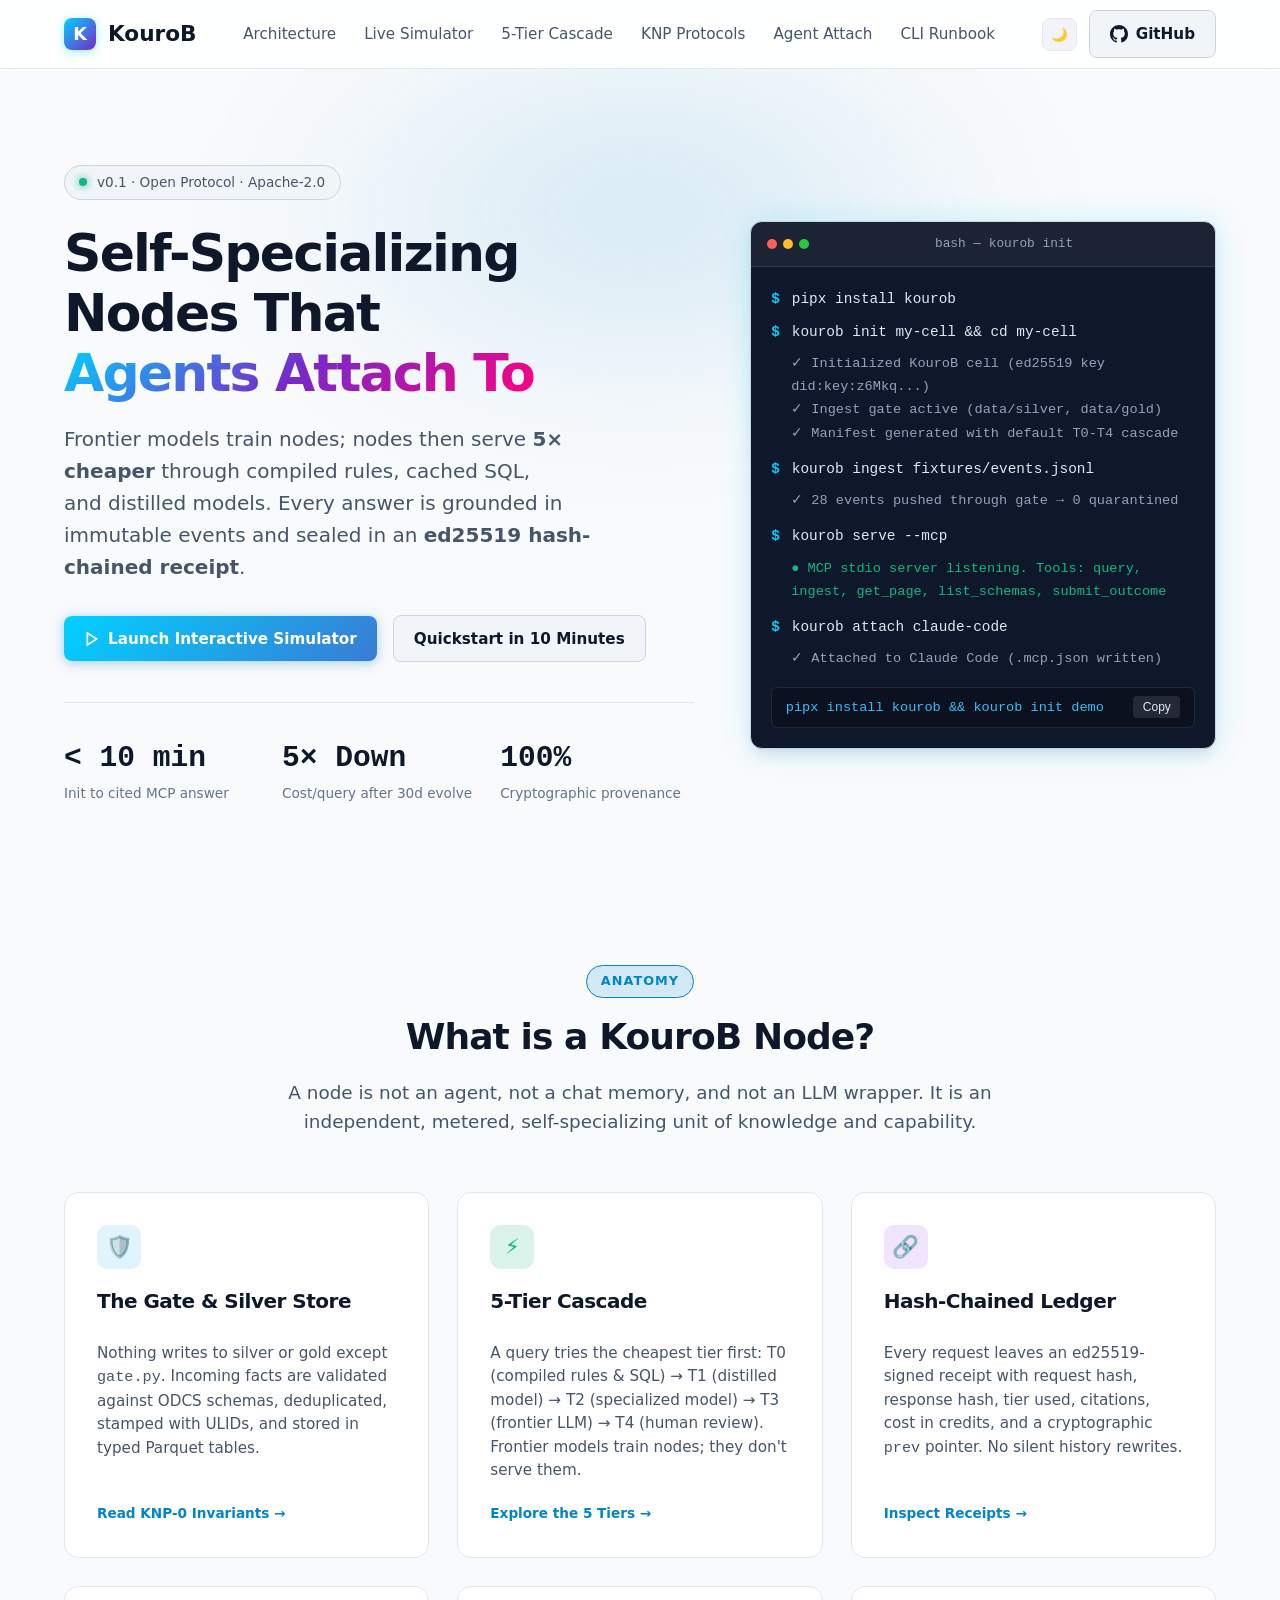
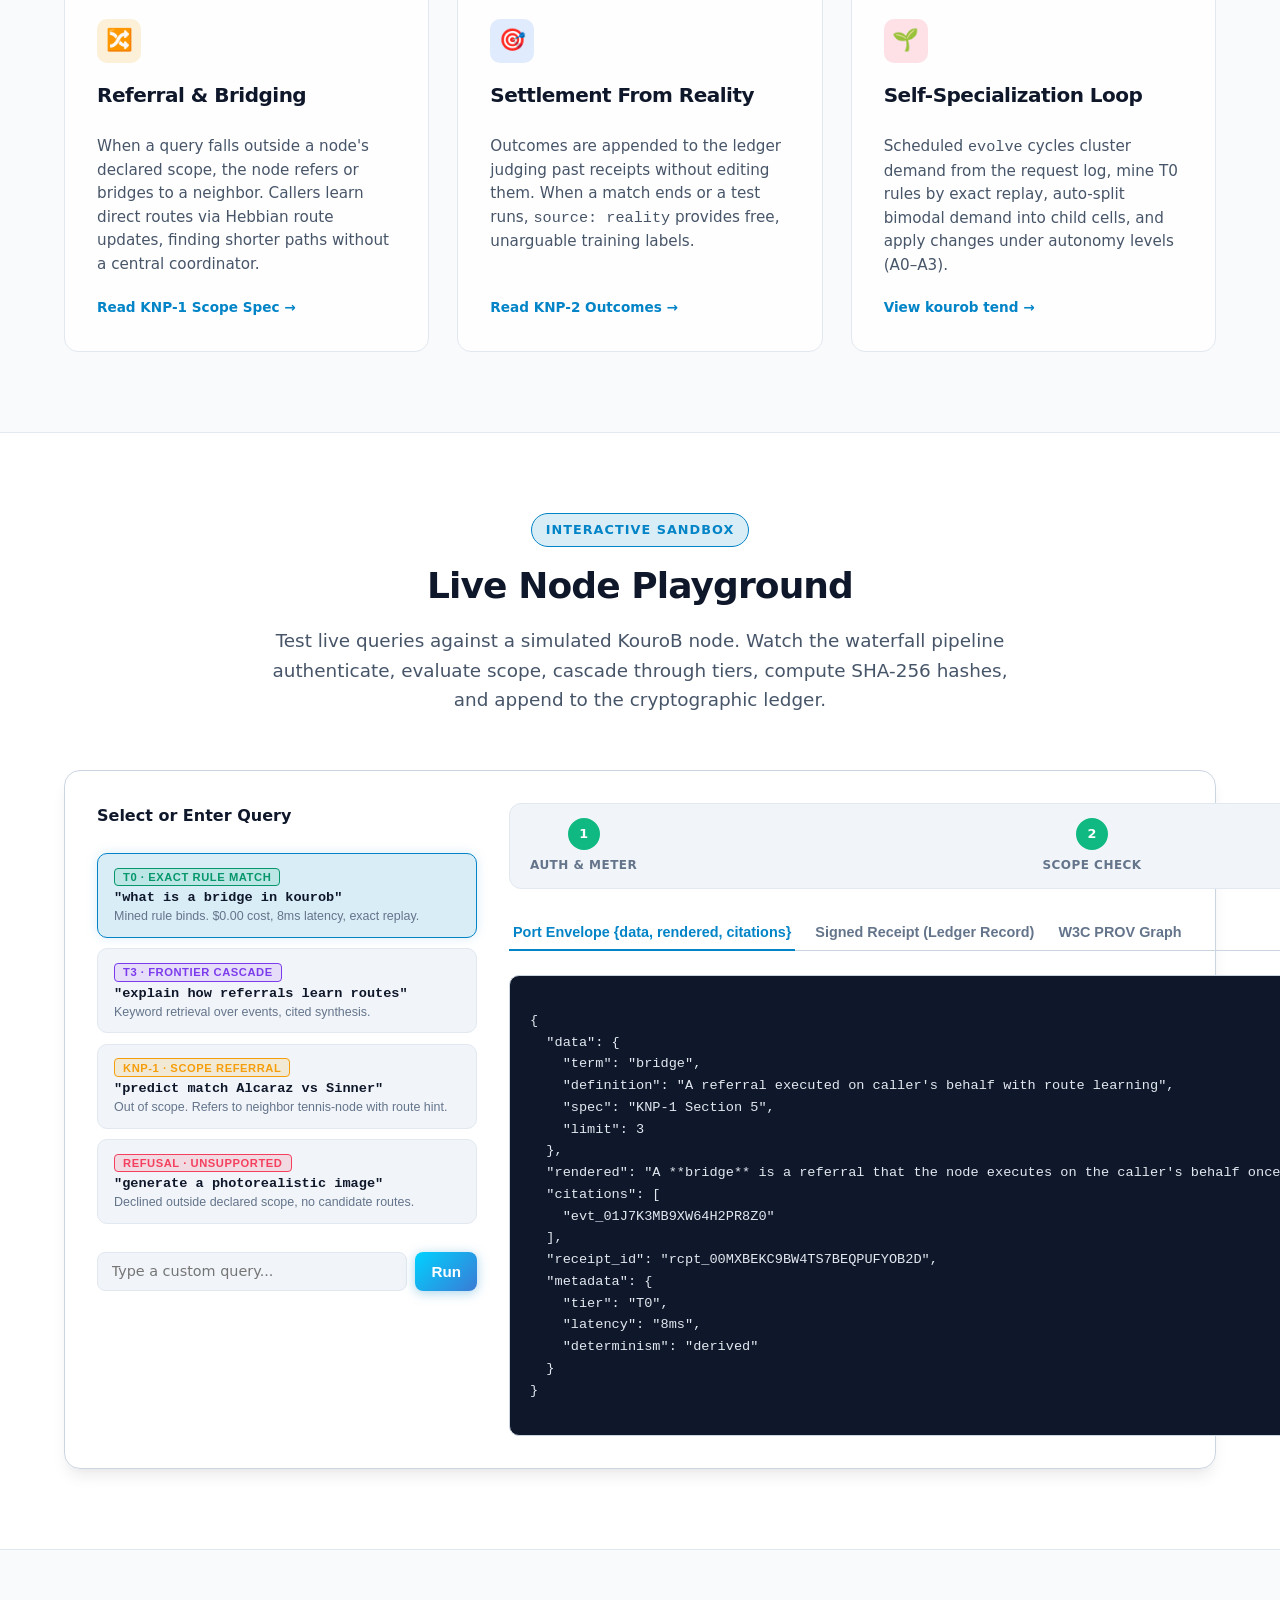
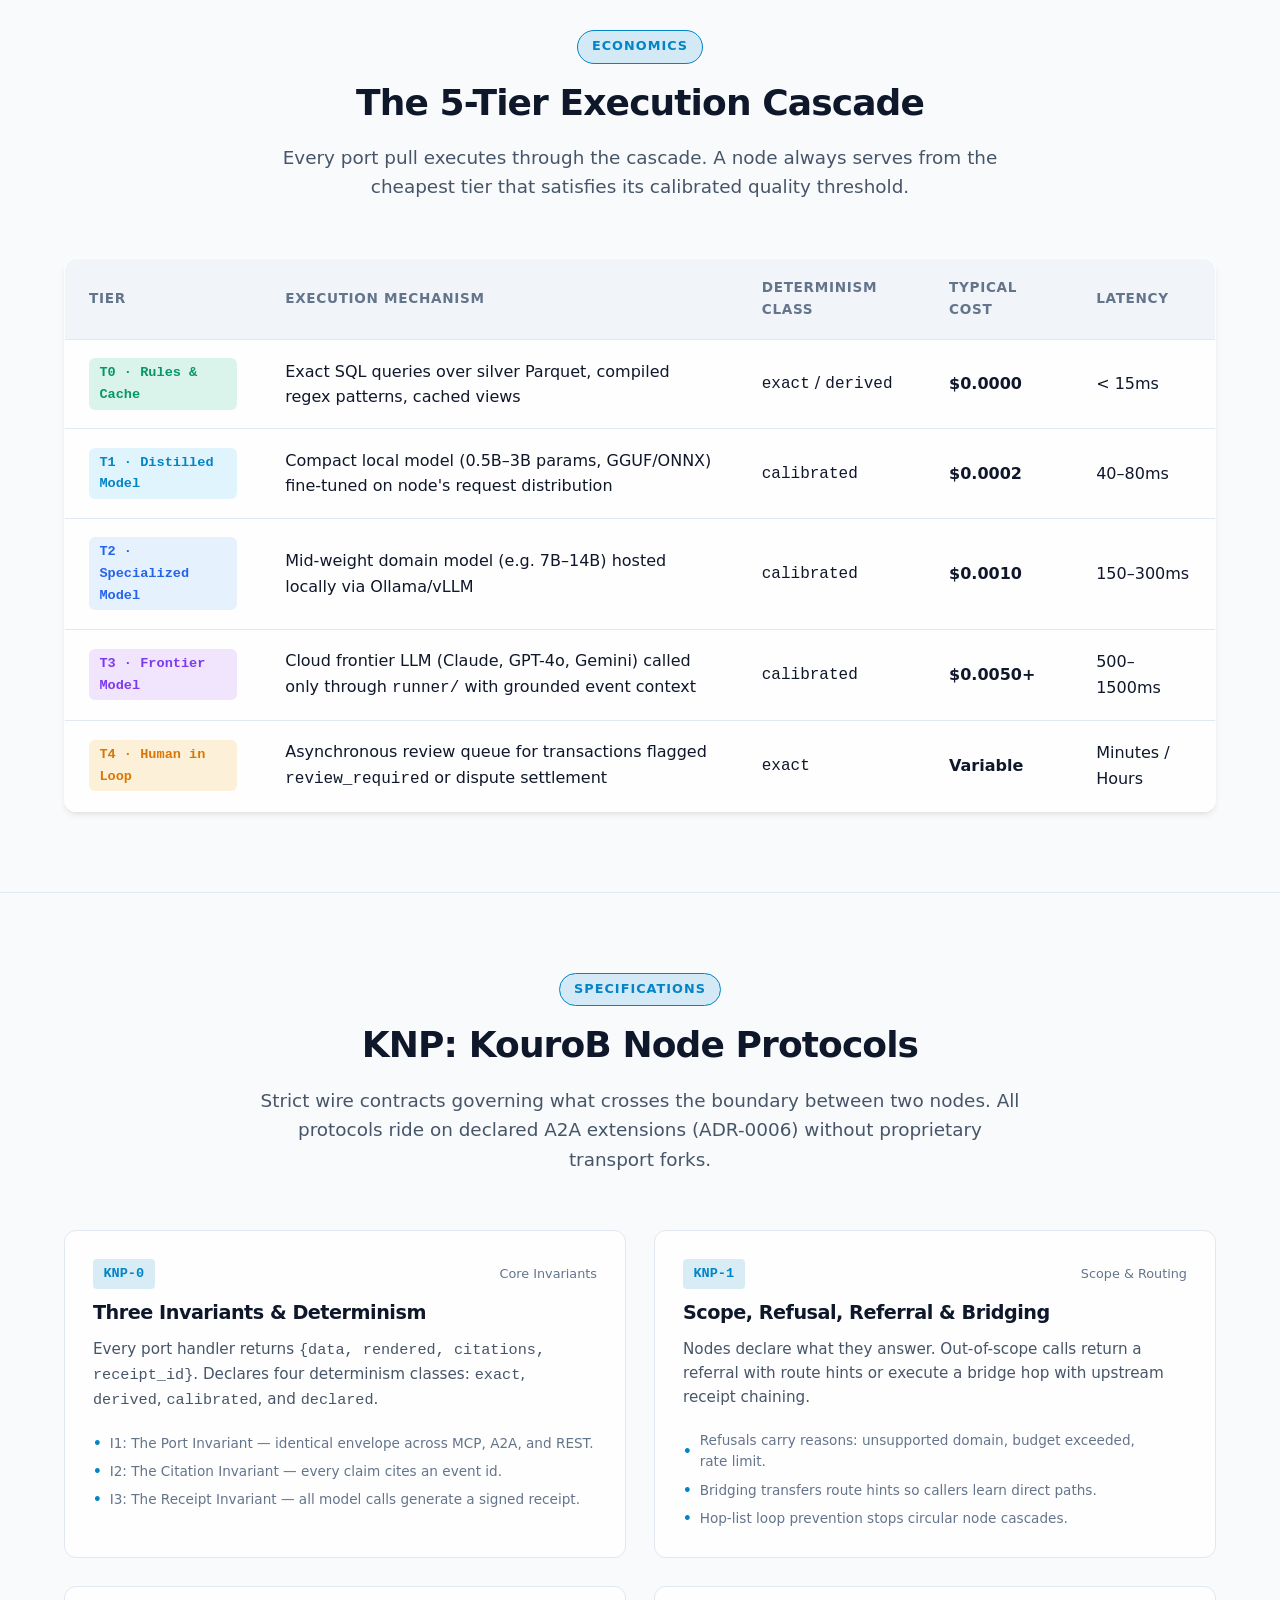
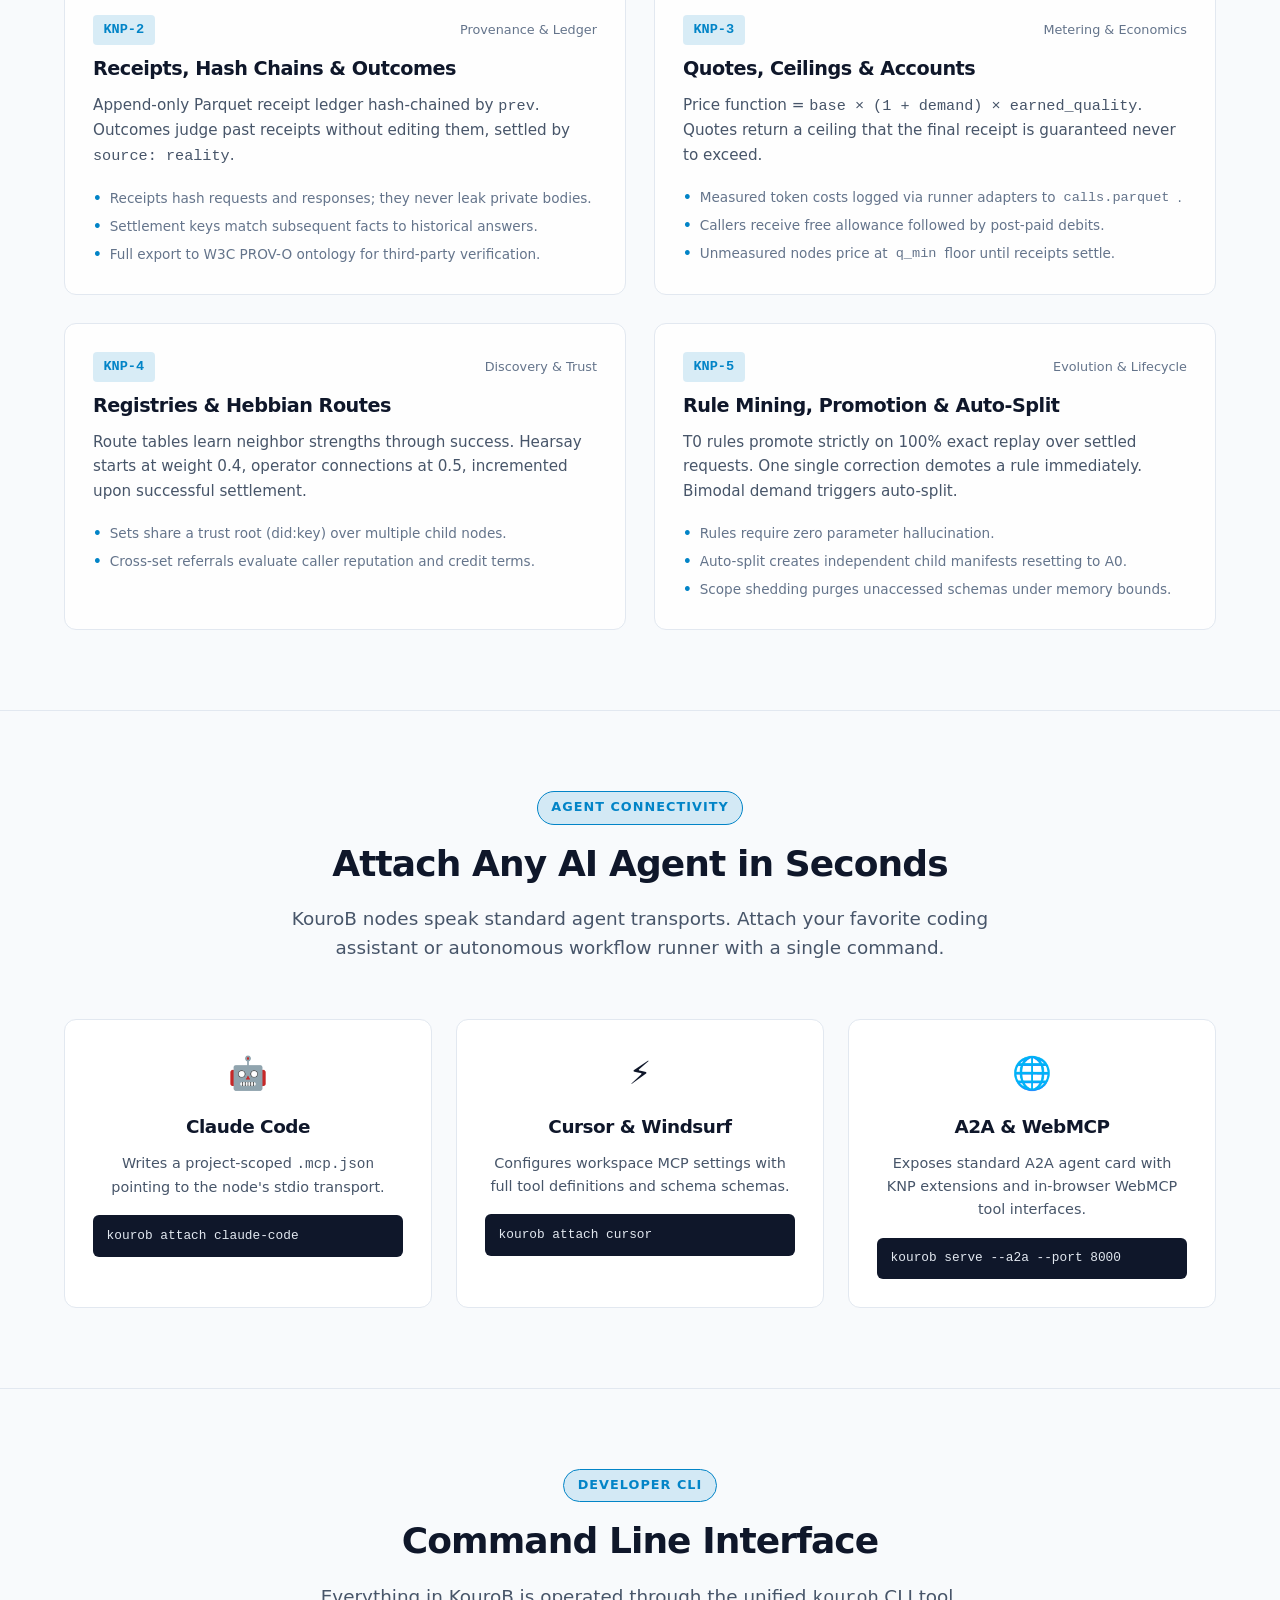
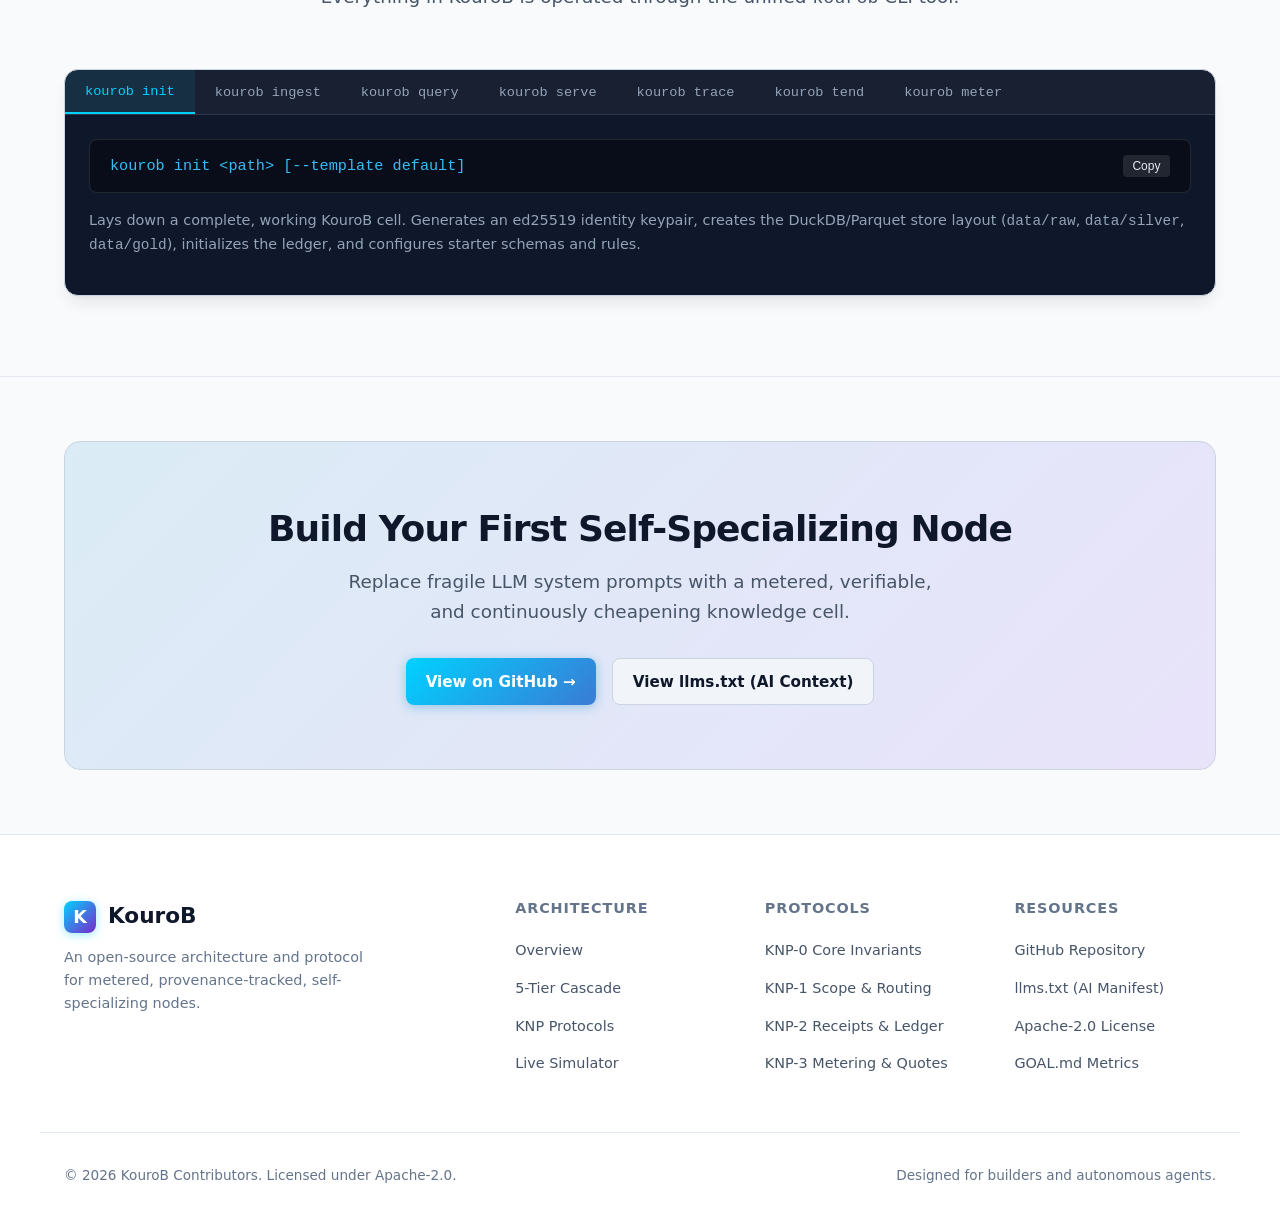
==== site/index.html @ 58cf6a36 "feat(site): public site, interactive simulator, and deployment workflow" ====
<!DOCTYPE html>
<html lang="en">
<head>
  <meta charset="UTF-8">
  <meta name="viewport" content="width=device-width, initial-scale=1.0">
  <title>KouroB — Self-Specializing Nodes That Agents Attach To</title>
  <meta name="description" content="KouroB is an open-source framework and protocol for building metered, provenance-tracked, self-specializing nodes that agents and systems attach to through MCP, A2A, and REST.">
  <meta name="theme-color" content="#080c14">
  <link rel="stylesheet" href="styles.css">
  <link rel="icon" href="data:image/svg+xml,<svg xmlns='http://www.w3.org/2000/svg' viewBox='0 0 100 100'><rect width='100' height='100' rx='20' fill='%2300d2ff'/><text y='70' x='20' font-size='65' font-family='monospace' font-weight='bold' fill='white'>K</text></svg>">
</head>
<body>

  <!-- Navigation -->
  <header class="site-nav">
    <div class="container nav-inner">
      <a href="#" class="brand">
        <span class="brand-icon">K</span>
        <span>KouroB</span>
      </a>

      <nav>
        <ul class="nav-links">
          <li><a href="#overview">Architecture</a></li>
          <li><a href="#simulator">Live Simulator</a></li>
          <li><a href="#tiers">5-Tier Cascade</a></li>
          <li><a href="#protocols">KNP Protocols</a></li>
          <li><a href="#agents">Agent Attach</a></li>
          <li><a href="#cli">CLI Runbook</a></li>
        </ul>
      </nav>

      <div class="nav-actions">
        <button id="theme-toggle" class="btn-icon" aria-label="Toggle theme" title="Toggle theme">🌙</button>
        <a href="https://github.com/alexchouck-hash/kourob" class="btn btn-secondary" target="_blank" rel="noopener">
          <svg width="18" height="18" viewBox="0 0 24 24" fill="currentColor"><path d="M12 0C5.37 0 0 5.37 0 12c0 5.31 3.435 9.795 8.205 11.385.6.105.825-.255.825-.57 0-.285-.015-1.23-.015-2.235-3.015.555-3.795-.735-4.035-1.41-.135-.345-.72-1.41-1.23-1.695-.42-.225-1.02-.78-.015-.795.945-.015 1.62.87 1.845 1.23 1.08 1.815 2.805 1.305 3.495.99.105-.78.42-1.305.765-1.605-2.67-.3-5.46-1.335-5.46-5.925 0-1.305.465-2.385 1.23-3.225-.12-.3-.54-1.53.12-3.18 0 0 1.005-.315 3.3 1.23.96-.27 1.98-.405 3-.405s2.04.135 3 .405c2.295-1.56 3.3-1.23 3.3-1.23.66 1.65.24 2.88.12 3.18.765.84 1.23 1.905 1.23 3.225 0 4.605-2.805 5.625-5.475 5.925.435.375.81 1.095.81 2.22 0 1.605-.015 2.895-.015 3.3 0 .315.225.69.825.57A12.02 12.02 0 0024 12c0-6.63-5.37-12-12-12z"/></svg>
          GitHub
        </a>
      </div>
    </div>
  </header>

  <!-- Hero Section -->
  <section class="hero" id="overview">
    <div class="hero-glow"></div>
    <div class="container hero-grid">
      <div class="hero-content">
        <div class="hero-badge">
          <span class="status-dot"></span>
          <span>v0.1 &middot; Open Protocol &middot; Apache-2.0</span>
        </div>
        <h1 class="hero-title">
          Self-Specializing Nodes That <span class="gradient-text">Agents Attach To</span>
        </h1>
        <p class="hero-subtitle">
          Frontier models train nodes; nodes then serve <strong>5× cheaper</strong> through compiled rules, cached SQL, and distilled models. Every answer is grounded in immutable events and sealed in an <strong>ed25519 hash-chained receipt</strong>.
        </p>

        <div class="hero-ctas">
          <a href="#simulator" class="btn btn-primary">
            <svg width="16" height="16" viewBox="0 0 24 24" fill="none" stroke="currentColor" stroke-width="2.5"><polygon points="5 3 19 12 5 21 5 3"/></svg>
            Launch Interactive Simulator
          </a>
          <a href="#quickstart" class="btn btn-secondary">
            Quickstart in 10 Minutes
          </a>
        </div>

        <div class="hero-metrics">
          <div class="metric-item">
            <div class="metric-val">&lt; 10 min</div>
            <div class="metric-label">Init to cited MCP answer</div>
          </div>
          <div class="metric-item">
            <div class="metric-val">5× Down</div>
            <div class="metric-label">Cost/query after 30d evolve</div>
          </div>
          <div class="metric-item">
            <div class="metric-val">100%</div>
            <div class="metric-label">Cryptographic provenance</div>
          </div>
        </div>
      </div>

      <!-- Terminal Quickstart Card -->
      <div class="hero-terminal" id="quickstart">
        <div class="terminal-window">
          <div class="terminal-topbar">
            <div class="terminal-dots">
              <span class="terminal-dot dot-red"></span>
              <span class="terminal-dot dot-yellow"></span>
              <span class="terminal-dot dot-green"></span>
            </div>
            <div class="terminal-title">bash &mdash; kourob init</div>
            <div></div>
          </div>
          <div class="terminal-body">
            <div class="terminal-line">
              <span class="terminal-prompt">$</span>
              <span>pipx install kourob</span>
            </div>
            <div class="terminal-line">
              <span class="terminal-prompt">$</span>
              <span>kourob init my-cell &amp;&amp; cd my-cell</span>
            </div>
            <div class="terminal-output">
              ✓ Initialized KouroB cell (ed25519 key did:key:z6Mkq...)<br>
              ✓ Ingest gate active (data/silver, data/gold)<br>
              ✓ Manifest generated with default T0-T4 cascade
            </div>
            <div class="terminal-line">
              <span class="terminal-prompt">$</span>
              <span>kourob ingest fixtures/events.jsonl</span>
            </div>
            <div class="terminal-output">
              ✓ 28 events pushed through gate &rarr; 0 quarantined
            </div>
            <div class="terminal-line">
              <span class="terminal-prompt">$</span>
              <span>kourob serve --mcp</span>
            </div>
            <div class="terminal-output">
              <span class="terminal-highlight">● MCP stdio server listening. Tools: query, ingest, get_page, list_schemas, submit_outcome</span>
            </div>
            <div class="terminal-line">
              <span class="terminal-prompt">$</span>
              <span>kourob attach claude-code</span>
            </div>
            <div class="terminal-output">
              ✓ Attached to Claude Code (.mcp.json written)
            </div>

            <div class="quick-copy">
              <code>pipx install kourob &amp;&amp; kourob init demo</code>
              <button class="btn-copy" data-clipboard-target=".quick-copy code">Copy</button>
            </div>
          </div>
        </div>
      </div>
    </div>
  </section>

  <!-- What is a Node -->
  <section class="section">
    <div class="container">
      <div class="section-header">
        <span class="section-tag">Anatomy</span>
        <h2 class="section-title">What is a KouroB Node?</h2>
        <p class="section-desc">
          A node is not an agent, not a chat memory, and not an LLM wrapper. It is an independent, metered, self-specializing unit of knowledge and capability.
        </p>
      </div>

      <div class="features-grid">
        <div class="feature-card">
          <div class="feature-icon icon-cyan">🛡️</div>
          <h3 class="feature-title">The Gate &amp; Silver Store</h3>
          <p class="feature-desc">
            Nothing writes to silver or gold except <code>gate.py</code>. Incoming facts are validated against ODCS schemas, deduplicated, stamped with ULIDs, and stored in typed Parquet tables.
          </p>
          <a href="#protocols" class="feature-link">Read KNP-0 Invariants &rarr;</a>
        </div>

        <div class="feature-card">
          <div class="feature-icon icon-emerald">⚡</div>
          <h3 class="feature-title">5-Tier Cascade</h3>
          <p class="feature-desc">
            A query tries the cheapest tier first: T0 (compiled rules &amp; SQL) &rarr; T1 (distilled model) &rarr; T2 (specialized model) &rarr; T3 (frontier LLM) &rarr; T4 (human review). Frontier models train nodes; they don't serve them.
          </p>
          <a href="#tiers" class="feature-link">Explore the 5 Tiers &rarr;</a>
        </div>

        <div class="feature-card">
          <div class="feature-icon icon-purple">🔗</div>
          <h3 class="feature-title">Hash-Chained Ledger</h3>
          <p class="feature-desc">
            Every request leaves an ed25519-signed receipt with request hash, response hash, tier used, citations, cost in credits, and a cryptographic <code>prev</code> pointer. No silent history rewrites.
          </p>
          <a href="#simulator" class="feature-link">Inspect Receipts &rarr;</a>
        </div>

        <div class="feature-card">
          <div class="feature-icon icon-amber">🔀</div>
          <h3 class="feature-title">Referral &amp; Bridging</h3>
          <p class="feature-desc">
            When a query falls outside a node's declared scope, the node refers or bridges to a neighbor. Callers learn direct routes via Hebbian route updates, finding shorter paths without a central coordinator.
          </p>
          <a href="#protocols" class="feature-link">Read KNP-1 Scope Spec &rarr;</a>
        </div>

        <div class="feature-card">
          <div class="feature-icon icon-blue">🎯</div>
          <h3 class="feature-title">Settlement From Reality</h3>
          <p class="feature-desc">
            Outcomes are appended to the ledger judging past receipts without editing them. When a match ends or a test runs, <code>source: reality</code> provides free, unarguable training labels.
          </p>
          <a href="#protocols" class="feature-link">Read KNP-2 Outcomes &rarr;</a>
        </div>

        <div class="feature-card">
          <div class="feature-icon icon-pink">🌱</div>
          <h3 class="feature-title">Self-Specialization Loop</h3>
          <p class="feature-desc">
            Scheduled <code>evolve</code> cycles cluster demand from the request log, mine T0 rules by exact replay, auto-split bimodal demand into child cells, and apply changes under autonomy levels (A0&ndash;A3).
          </p>
          <a href="#cli" class="feature-link">View kourob tend &rarr;</a>
        </div>
      </div>
    </div>
  </section>

  <!-- Interactive Node Playground / Simulator -->
  <section class="section playground-section" id="simulator">
    <div class="container">
      <div class="section-header">
        <span class="section-tag">Interactive Sandbox</span>
        <h2 class="section-title">Live Node Playground</h2>
        <p class="section-desc">
          Test live queries against a simulated KouroB node. Watch the waterfall pipeline authenticate, evaluate scope, cascade through tiers, compute SHA-256 hashes, and append to the cryptographic ledger.
        </p>
      </div>

      <div class="playground-grid">
        <!-- Scenario Picker -->
        <div class="scenario-picker">
          <div class="scenario-title">Select or Enter Query</div>
          <div class="scenario-list">
            <button class="scenario-btn active" data-scenario="t0">
              <span class="scenario-badge badge-t0">T0 &middot; Exact Rule Match</span>
              <span class="scenario-query">"what is a bridge in kourob"</span>
              <span class="scenario-desc">Mined rule binds. $0.00 cost, 8ms latency, exact replay.</span>
            </button>

            <button class="scenario-btn" data-scenario="t3">
              <span class="scenario-badge badge-t3">T3 &middot; Frontier Cascade</span>
              <span class="scenario-query">"explain how referrals learn routes"</span>
              <span class="scenario-desc">Keyword retrieval over events, cited synthesis.</span>
            </button>

            <button class="scenario-btn" data-scenario="referral">
              <span class="scenario-badge badge-referral">KNP-1 &middot; Scope Referral</span>
              <span class="scenario-query">"predict match Alcaraz vs Sinner"</span>
              <span class="scenario-desc">Out of scope. Refers to neighbor tennis-node with route hint.</span>
            </button>

            <button class="scenario-btn" data-scenario="reject">
              <span class="scenario-badge badge-reject">Refusal &middot; Unsupported</span>
              <span class="scenario-query">"generate a photorealistic image"</span>
              <span class="scenario-desc">Declined outside declared scope, no candidate routes.</span>
            </button>
          </div>

          <div class="custom-query-box">
            <input type="text" id="custom-query-input" class="custom-query-input" placeholder="Type a custom query..." />
            <button id="custom-query-submit" class="btn btn-primary" style="padding: 0.65rem 1rem;">Run</button>
          </div>
        </div>

        <!-- Simulation Pipeline & Output -->
        <div class="sim-stage-container">
          <!-- Waterfall Track -->
          <div class="waterfall-track">
            <div class="waterfall-step complete" id="step-auth">
              <div class="step-indicator">1</div>
              <span class="step-name">Auth &amp; Meter</span>
            </div>
            <div class="waterfall-step complete" id="step-scope">
              <div class="step-indicator">2</div>
              <span class="step-name">Scope Check</span>
            </div>
            <div class="waterfall-step complete" id="step-tier">
              <div class="step-indicator">3</div>
              <span class="step-name">Tier Cascade</span>
            </div>
            <div class="waterfall-step complete" id="step-receipt">
              <div class="step-indicator">4</div>
              <span class="step-name">Signed Ledger</span>
            </div>
          </div>

          <!-- Output Tabs -->
          <div class="sim-output-tabs">
            <button class="tab-btn active" data-target="panel-answer">Port Envelope {data, rendered, citations}</button>
            <button class="tab-btn" data-target="panel-receipt">Signed Receipt (Ledger Record)</button>
            <button class="tab-btn" data-target="panel-prov">W3C PROV Graph</button>
          </div>

          <!-- Tab Panels -->
          <div id="panel-answer" class="sim-panel active"></div>
          <div id="panel-receipt" class="sim-panel"></div>
          <div id="panel-prov" class="sim-panel"></div>
        </div>
      </div>
    </div>
  </section>

  <!-- The 5-Tier Cascade -->
  <section class="section" id="tiers">
    <div class="container">
      <div class="section-header">
        <span class="section-tag">Economics</span>
        <h2 class="section-title">The 5-Tier Execution Cascade</h2>
        <p class="section-desc">
          Every port pull executes through the cascade. A node always serves from the cheapest tier that satisfies its calibrated quality threshold.
        </p>
      </div>

      <table class="tier-cascade-table">
        <thead>
          <tr>
            <th>Tier</th>
            <th>Execution Mechanism</th>
            <th>Determinism Class</th>
            <th>Typical Cost</th>
            <th>Latency</th>
          </tr>
        </thead>
        <tbody>
          <tr>
            <td><span class="tier-pill" style="background: rgba(16, 185, 129, 0.15); color: var(--tier-t0);">T0 &middot; Rules &amp; Cache</span></td>
            <td>Exact SQL queries over silver Parquet, compiled regex patterns, cached views</td>
            <td><code>exact</code> / <code>derived</code></td>
            <td><strong>$0.0000</strong></td>
            <td>&lt; 15ms</td>
          </tr>
          <tr>
            <td><span class="tier-pill" style="background: rgba(56, 189, 248, 0.15); color: var(--tier-t1);">T1 &middot; Distilled Model</span></td>
            <td>Compact local model (0.5B&ndash;3B params, GGUF/ONNX) fine-tuned on node's request distribution</td>
            <td><code>calibrated</code></td>
            <td><strong>$0.0002</strong></td>
            <td>40&ndash;80ms</td>
          </tr>
          <tr>
            <td><span class="tier-pill" style="background: rgba(96, 165, 250, 0.15); color: var(--tier-t2);">T2 &middot; Specialized Model</span></td>
            <td>Mid-weight domain model (e.g. 7B&ndash;14B) hosted locally via Ollama/vLLM</td>
            <td><code>calibrated</code></td>
            <td><strong>$0.0010</strong></td>
            <td>150&ndash;300ms</td>
          </tr>
          <tr>
            <td><span class="tier-pill" style="background: rgba(168, 85, 247, 0.15); color: var(--tier-t3);">T3 &middot; Frontier Model</span></td>
            <td>Cloud frontier LLM (Claude, GPT-4o, Gemini) called only through <code>runner/</code> with grounded event context</td>
            <td><code>calibrated</code></td>
            <td><strong>$0.0050+</strong></td>
            <td>500&ndash;1500ms</td>
          </tr>
          <tr>
            <td><span class="tier-pill" style="background: rgba(245, 158, 11, 0.15); color: var(--tier-t4);">T4 &middot; Human in Loop</span></td>
            <td>Asynchronous review queue for transactions flagged <code>review_required</code> or dispute settlement</td>
            <td><code>exact</code></td>
            <td><strong>Variable</strong></td>
            <td>Minutes / Hours</td>
          </tr>
        </tbody>
      </table>
    </div>
  </section>

  <!-- KNP Protocols Suite -->
  <section class="section" id="protocols">
    <div class="container">
      <div class="section-header">
        <span class="section-tag">Specifications</span>
        <h2 class="section-title">KNP: KouroB Node Protocols</h2>
        <p class="section-desc">
          Strict wire contracts governing what crosses the boundary between two nodes. All protocols ride on declared A2A extensions (ADR-0006) without proprietary transport forks.
        </p>
      </div>

      <div class="protocol-cards">
        <div class="protocol-card">
          <div class="protocol-header">
            <span class="protocol-id">KNP-0</span>
            <span style="font-size: 0.8rem; color: var(--text-muted);">Core Invariants</span>
          </div>
          <h3 class="protocol-title">Three Invariants &amp; Determinism</h3>
          <p class="protocol-desc">Every port handler returns <code>{data, rendered, citations, receipt_id}</code>. Declares four determinism classes: <code>exact</code>, <code>derived</code>, <code>calibrated</code>, and <code>declared</code>.</p>
          <ul class="protocol-invariants">
            <li>I1: The Port Invariant &mdash; identical envelope across MCP, A2A, and REST.</li>
            <li>I2: The Citation Invariant &mdash; every claim cites an event id.</li>
            <li>I3: The Receipt Invariant &mdash; all model calls generate a signed receipt.</li>
          </ul>
        </div>

        <div class="protocol-card">
          <div class="protocol-header">
            <span class="protocol-id">KNP-1</span>
            <span style="font-size: 0.8rem; color: var(--text-muted);">Scope &amp; Routing</span>
          </div>
          <h3 class="protocol-title">Scope, Refusal, Referral &amp; Bridging</h3>
          <p class="protocol-desc">Nodes declare what they answer. Out-of-scope calls return a referral with route hints or execute a bridge hop with upstream receipt chaining.</p>
          <ul class="protocol-invariants">
            <li>Refusals carry reasons: unsupported domain, budget exceeded, rate limit.</li>
            <li>Bridging transfers route hints so callers learn direct paths.</li>
            <li>Hop-list loop prevention stops circular node cascades.</li>
          </ul>
        </div>

        <div class="protocol-card">
          <div class="protocol-header">
            <span class="protocol-id">KNP-2</span>
            <span style="font-size: 0.8rem; color: var(--text-muted);">Provenance &amp; Ledger</span>
          </div>
          <h3 class="protocol-title">Receipts, Hash Chains &amp; Outcomes</h3>
          <p class="protocol-desc">Append-only Parquet receipt ledger hash-chained by <code>prev</code>. Outcomes judge past receipts without editing them, settled by <code>source: reality</code>.</p>
          <ul class="protocol-invariants">
            <li>Receipts hash requests and responses; they never leak private bodies.</li>
            <li>Settlement keys match subsequent facts to historical answers.</li>
            <li>Full export to W3C PROV-O ontology for third-party verification.</li>
          </ul>
        </div>

        <div class="protocol-card">
          <div class="protocol-header">
            <span class="protocol-id">KNP-3</span>
            <span style="font-size: 0.8rem; color: var(--text-muted);">Metering &amp; Economics</span>
          </div>
          <h3 class="protocol-title">Quotes, Ceilings &amp; Accounts</h3>
          <p class="protocol-desc">Price function = <code>base &times; (1 + demand) &times; earned_quality</code>. Quotes return a ceiling that the final receipt is guaranteed never to exceed.</p>
          <ul class="protocol-invariants">
            <li>Measured token costs logged via runner adapters to <code>calls.parquet</code>.</li>
            <li>Callers receive free allowance followed by post-paid debits.</li>
            <li>Unmeasured nodes price at <code>q_min</code> floor until receipts settle.</li>
          </ul>
        </div>

        <div class="protocol-card">
          <div class="protocol-header">
            <span class="protocol-id">KNP-4</span>
            <span style="font-size: 0.8rem; color: var(--text-muted);">Discovery &amp; Trust</span>
          </div>
          <h3 class="protocol-title">Registries &amp; Hebbian Routes</h3>
          <p class="protocol-desc">Route tables learn neighbor strengths through success. Hearsay starts at weight 0.4, operator connections at 0.5, incremented upon successful settlement.</p>
          <ul class="protocol-invariants">
            <li>Sets share a trust root (did:key) over multiple child nodes.</li>
            <li>Cross-set referrals evaluate caller reputation and credit terms.</li>
          </ul>
        </div>

        <div class="protocol-card">
          <div class="protocol-header">
            <span class="protocol-id">KNP-5</span>
            <span style="font-size: 0.8rem; color: var(--text-muted);">Evolution &amp; Lifecycle</span>
          </div>
          <h3 class="protocol-title">Rule Mining, Promotion &amp; Auto-Split</h3>
          <p class="protocol-desc">T0 rules promote strictly on 100% exact replay over settled requests. One single correction demotes a rule immediately. Bimodal demand triggers auto-split.</p>
          <ul class="protocol-invariants">
            <li>Rules require zero parameter hallucination.</li>
            <li>Auto-split creates independent child manifests resetting to A0.</li>
            <li>Scope shedding purges unaccessed schemas under memory bounds.</li>
          </ul>
        </div>
      </div>
    </div>
  </section>

  <!-- Agent Attachment Section -->
  <section class="section" id="agents">
    <div class="container">
      <div class="section-header">
        <span class="section-tag">Agent Connectivity</span>
        <h2 class="section-title">Attach Any AI Agent in Seconds</h2>
        <p class="section-desc">
          KouroB nodes speak standard agent transports. Attach your favorite coding assistant or autonomous workflow runner with a single command.
        </p>
      </div>

      <div class="agent-grid">
        <div class="agent-box">
          <div class="agent-logo">🤖</div>
          <h3 class="agent-name">Claude Code</h3>
          <p style="color: var(--text-secondary); font-size: 0.9rem;">
            Writes a project-scoped <code>.mcp.json</code> pointing to the node's stdio transport.
          </p>
          <code class="agent-code">kourob attach claude-code</code>
        </div>

        <div class="agent-box">
          <div class="agent-logo">⚡</div>
          <h3 class="agent-name">Cursor &amp; Windsurf</h3>
          <p style="color: var(--text-secondary); font-size: 0.9rem;">
            Configures workspace MCP settings with full tool definitions and schema schemas.
          </p>
          <code class="agent-code">kourob attach cursor</code>
        </div>

        <div class="agent-box">
          <div class="agent-logo">🌐</div>
          <h3 class="agent-name">A2A &amp; WebMCP</h3>
          <p style="color: var(--text-secondary); font-size: 0.9rem;">
            Exposes standard A2A agent card with KNP extensions and in-browser WebMCP tool interfaces.
          </p>
          <code class="agent-code">kourob serve --a2a --port 8000</code>
        </div>
      </div>
    </div>
  </section>

  <!-- CLI Runbooks -->
  <section class="section" id="cli">
    <div class="container">
      <div class="section-header">
        <span class="section-tag">Developer CLI</span>
        <h2 class="section-title">Command Line Interface</h2>
        <p class="section-desc">
          Everything in KouroB is operated through the unified <code>kourob</code> CLI tool.
        </p>
      </div>

      <div class="cli-tabs">
        <div class="cli-tab-headers">
          <button class="cli-tab-btn active" data-cmd="init">kourob init</button>
          <button class="cli-tab-btn" data-cmd="ingest">kourob ingest</button>
          <button class="cli-tab-btn" data-cmd="query">kourob query</button>
          <button class="cli-tab-btn" data-cmd="serve">kourob serve</button>
          <button class="cli-tab-btn" data-cmd="trace">kourob trace</button>
          <button class="cli-tab-btn" data-cmd="tend">kourob tend</button>
          <button class="cli-tab-btn" data-cmd="meter">kourob meter</button>
        </div>

        <div class="cli-tab-content active" id="cli-content-init">
          <div class="cli-command-block">
            <code>kourob init &lt;path&gt; [--template default]</code>
            <button class="btn-copy">Copy</button>
          </div>
          <p class="cli-explanation">
            Lays down a complete, working KouroB cell. Generates an ed25519 identity keypair, creates the DuckDB/Parquet store layout (<code>data/raw</code>, <code>data/silver</code>, <code>data/gold</code>), initializes the ledger, and configures starter schemas and rules.
          </p>
        </div>

        <div class="cli-tab-content" id="cli-content-ingest">
          <div class="cli-command-block">
            <code>kourob ingest &lt;file.jsonl&gt; [--node .]</code>
            <button class="btn-copy">Copy</button>
          </div>
          <p class="cli-explanation">
            Pushes raw events through <code>gate.py</code>. Validates against declared ODCS schemas, stamps each record with a ULID (<code>evt_...</code>), hashes content, segregates invalid rows into quarantine, and appends valid rows to <code>data/silver/events.parquet</code>.
          </p>
        </div>

        <div class="cli-tab-content" id="cli-content-query">
          <div class="cli-command-block">
            <code>kourob query "&lt;question&gt;" [--tier auto] [--format json]</code>
            <button class="btn-copy">Copy</button>
          </div>
          <p class="cli-explanation">
            Executes a query through the node's cascade. Evaluates declared scope, cascades through T0&ndash;T3, prints the rendered text with citations, and outputs the generated receipt ULID.
          </p>
        </div>

        <div class="cli-tab-content" id="cli-content-serve">
          <div class="cli-command-block">
            <code>kourob serve [--mcp] [--a2a] [--rest] [--port 8000]</code>
            <button class="btn-copy">Copy</button>
          </div>
          <p class="cli-explanation">
            Launches the node transport listeners. <code>--mcp</code> starts the stdio server for Claude Code and Cursor; <code>--a2a</code> starts the Google A2A protocol server with KNP extensions; <code>--rest</code> exposes OpenAPI HTTP endpoints.
          </p>
        </div>

        <div class="cli-tab-content" id="cli-content-trace">
          <div class="cli-command-block">
            <code>kourob trace &lt;receipt_id&gt; [--format prov-json]</code>
            <button class="btn-copy">Copy</button>
          </div>
          <p class="cli-explanation">
            Reconstructs the full cryptographic provenance chain for an answer. Displays the receipt, verifies the ed25519 signature and <code>prev</code> hash, walks citations back to silver events, and resolves any upstream node hops.
          </p>
        </div>

        <div class="cli-tab-content" id="cli-content-tend">
          <div class="cli-command-block">
            <code>kourob tend [--autonomy-max A2] [--dry-run]</code>
            <button class="btn-copy">Copy</button>
          </div>
          <p class="cli-explanation">
            Runs the autonomous maintenance loop: ingests pending facts, runs evolve, evaluates mined proposals against the autonomy ceiling and budget, applies changes as reversible <code>node_change.v1</code> events, and halts/demotes on quality breach.
          </p>
        </div>

        <div class="cli-tab-content" id="cli-content-meter">
          <div class="cli-command-block">
            <code>kourob meter report [--window 30d]</code>
            <button class="btn-copy">Copy</button>
          </div>
          <p class="cli-explanation">
            Generates the financial audit report. Compares measured token costs from <code>calls.parquet</code> against credits billed, breaks down request volume across T0&ndash;T4 tiers, calculates operating margin, and displays earned quality multipliers.
          </p>
        </div>
      </div>
    </div>
  </section>

  <!-- CTA Banner -->
  <div class="container">
    <div class="cta-banner">
      <h2>Build Your First Self-Specializing Node</h2>
      <p>
        Replace fragile LLM system prompts with a metered, verifiable, and continuously cheapening knowledge cell.
      </p>
      <div style="display: flex; gap: 1rem; justify-content: center; flex-wrap: wrap;">
        <a href="https://github.com/alexchouck-hash/kourob" class="btn btn-primary" target="_blank" rel="noopener">
          View on GitHub &rarr;
        </a>
        <a href="llms.txt" class="btn btn-secondary" target="_blank">
          View llms.txt (AI Context)
        </a>
      </div>
    </div>
  </div>

  <!-- Footer -->
  <footer class="site-footer">
    <div class="container footer-grid">
      <div class="footer-brand">
        <a href="#" class="brand">
          <span class="brand-icon">K</span>
          <span>KouroB</span>
        </a>
        <p>
          An open-source architecture and protocol for metered, provenance-tracked, self-specializing nodes.
        </p>
      </div>

      <div class="footer-col">
        <h4>Architecture</h4>
        <ul class="footer-links">
          <li><a href="#overview">Overview</a></li>
          <li><a href="#tiers">5-Tier Cascade</a></li>
          <li><a href="#protocols">KNP Protocols</a></li>
          <li><a href="#simulator">Live Simulator</a></li>
        </ul>
      </div>

      <div class="footer-col">
        <h4>Protocols</h4>
        <ul class="footer-links">
          <li><a href="https://github.com/alexchouck-hash/kourob/blob/main/docs/protocols/knp-0-core.md" target="_blank" rel="noopener">KNP-0 Core Invariants</a></li>
          <li><a href="https://github.com/alexchouck-hash/kourob/blob/main/docs/protocols/knp-1-scope.md" target="_blank" rel="noopener">KNP-1 Scope &amp; Routing</a></li>
          <li><a href="https://github.com/alexchouck-hash/kourob/blob/main/docs/protocols/knp-2-receipt.md" target="_blank" rel="noopener">KNP-2 Receipts &amp; Ledger</a></li>
          <li><a href="https://github.com/alexchouck-hash/kourob/blob/main/docs/protocols/knp-3-meter.md" target="_blank" rel="noopener">KNP-3 Metering &amp; Quotes</a></li>
        </ul>
      </div>

      <div class="footer-col">
        <h4>Resources</h4>
        <ul class="footer-links">
          <li><a href="https://github.com/alexchouck-hash/kourob" target="_blank" rel="noopener">GitHub Repository</a></li>
          <li><a href="llms.txt">llms.txt (AI Manifest)</a></li>
          <li><a href="https://github.com/alexchouck-hash/kourob/blob/main/LICENSE" target="_blank" rel="noopener">Apache-2.0 License</a></li>
          <li><a href="https://github.com/alexchouck-hash/kourob/blob/main/GOAL.md" target="_blank" rel="noopener">GOAL.md Metrics</a></li>
        </ul>
      </div>
    </div>

    <div class="container footer-bottom">
      <div>&copy; 2026 KouroB Contributors. Licensed under Apache-2.0.</div>
      <div>Designed for builders and autonomous agents.</div>
    </div>
  </footer>

  <script src="app.js"></script>
</body>
</html>
---- site/styles.css ----
/* ==========================================================================
   KouroB Public Site Stylesheet
   Modern, zero-dependency, standards-compliant CSS
   ========================================================================== */

:root {
  /* Core Brand Tokens */
  --brand-cyan: #00d2ff;
  --brand-blue: #3a7bd5;
  --brand-purple: #7928ca;
  --brand-pink: #ff0080;
  --brand-emerald: #10b981;
  --brand-amber: #f59e0b;
  --brand-rose: #f43f5e;

  /* Theme: Light (default baseline) */
  --bg-page: #f8fafc;
  --bg-surface: #ffffff;
  --bg-surface-elevated: #f1f5f9;
  --bg-card: rgba(255, 255, 255, 0.85);
  --bg-code: #0f172a;
  --text-code: #e2e8f0;
  --text-primary: #0f172a;
  --text-secondary: #475569;
  --text-muted: #64748b;
  --border-subtle: #e2e8f0;
  --border-strong: #cbd5e1;
  --accent-color: #0284c7;
  --accent-glow: rgba(2, 132, 199, 0.15);
  --scrollbar-thumb: #cbd5e1;
  --scrollbar-track: #f1f5f9;
  --shadow-sm: 0 1px 2px 0 rgba(0, 0, 0, 0.05);
  --shadow-md: 0 4px 6px -1px rgba(0, 0, 0, 0.08), 0 2px 4px -2px rgba(0, 0, 0, 0.06);
  --shadow-lg: 0 10px 15px -3px rgba(0, 0, 0, 0.08), 0 4px 6px -4px rgba(0, 0, 0, 0.04);
  --shadow-glow: 0 0 30px rgba(0, 210, 255, 0.2);

  /* Tier colors */
  --tier-t0: #059669;
  --tier-t1: #0284c7;
  --tier-t2: #2563eb;
  --tier-t3: #7c3aed;
  --tier-t4: #d97706;

  /* Fonts */
  --font-sans: system-ui, -apple-system, BlinkMacSystemFont, "Segoe UI", Roboto, "Helvetica Neue", Arial, sans-serif;
  --font-mono: ui-monospace, "Cascadia Code", "Source Code Pro", Menlo, Monaco, Consolas, monospace;

  color-scheme: light dark;
  accent-color: var(--accent-color);
}

/* Dark mode overrides (System preference) */
@media (prefers-color-scheme: dark) {
  :root:not([data-theme="light"]) {
    --bg-page: #080c14;
    --bg-surface: #0f172a;
    --bg-surface-elevated: #1e293b;
    --bg-card: rgba(15, 23, 42, 0.75);
    --bg-code: #050811;
    --text-code: #e2e8f0;
    --text-primary: #f8fafc;
    --text-secondary: #94a3b8;
    --text-muted: #64748b;
    --border-subtle: #1e293b;
    --border-strong: #334155;
    --accent-color: #38bdf8;
    --accent-glow: rgba(56, 189, 248, 0.2);
    --scrollbar-thumb: #334155;
    --scrollbar-track: #0f172a;
    --shadow-sm: 0 1px 3px 0 rgba(0, 0, 0, 0.4);
    --shadow-md: 0 4px 6px -1px rgba(0, 0, 0, 0.5);
    --shadow-lg: 0 10px 25px -5px rgba(0, 0, 0, 0.6);
    --shadow-glow: 0 0 35px rgba(56, 189, 248, 0.25);

    --tier-t0: #10b981;
    --tier-t1: #38bdf8;
    --tier-t2: #60a5fa;
    --tier-t3: #a855f7;
    --tier-t4: #f59e0b;
  }
}

/* Explicit user theme override */
[data-theme="dark"] {
  --bg-page: #080c14;
  --bg-surface: #0f172a;
  --bg-surface-elevated: #1e293b;
  --bg-card: rgba(15, 23, 42, 0.75);
  --bg-code: #050811;
  --text-code: #e2e8f0;
  --text-primary: #f8fafc;
  --text-secondary: #94a3b8;
  --text-muted: #64748b;
  --border-subtle: #1e293b;
  --border-strong: #334155;
  --accent-color: #38bdf8;
  --accent-glow: rgba(56, 189, 248, 0.2);
  --scrollbar-thumb: #334155;
  --scrollbar-track: #0f172a;
  --shadow-sm: 0 1px 3px 0 rgba(0, 0, 0, 0.4);
  --shadow-md: 0 4px 6px -1px rgba(0, 0, 0, 0.5);
  --shadow-lg: 0 10px 25px -5px rgba(0, 0, 0, 0.6);
  --shadow-glow: 0 0 35px rgba(56, 189, 248, 0.25);

  --tier-t0: #10b981;
  --tier-t1: #38bdf8;
  --tier-t2: #60a5fa;
  --tier-t3: #a855f7;
  --tier-t4: #f59e0b;
}

[data-theme="light"] {
  --bg-page: #f8fafc;
  --bg-surface: #ffffff;
  --bg-surface-elevated: #f1f5f9;
  --bg-card: rgba(255, 255, 255, 0.85);
  --bg-code: #0f172a;
  --text-code: #e2e8f0;
  --text-primary: #0f172a;
  --text-secondary: #475569;
  --text-muted: #64748b;
  --border-subtle: #e2e8f0;
  --border-strong: #cbd5e1;
  --accent-color: #0284c7;
  --accent-glow: rgba(2, 132, 199, 0.15);
  --scrollbar-thumb: #cbd5e1;
  --scrollbar-track: #f1f5f9;
}

/* Modern Scrollbars */
* {
  scrollbar-color: var(--scrollbar-thumb) var(--scrollbar-track);
  scrollbar-width: thin;
  box-sizing: border-box;
}

@supports not (scrollbar-color: auto) {
  *::-webkit-scrollbar {
    width: 8px;
    height: 8px;
  }
  *::-webkit-scrollbar-track {
    background: var(--scrollbar-track);
  }
  *::-webkit-scrollbar-thumb {
    background: var(--scrollbar-thumb);
    border-radius: 4px;
  }
}

/* Base resets & typography */
html {
  scroll-behavior: smooth;
  font-size: 16px;
}

body {
  margin: 0;
  padding: 0;
  font-family: var(--font-sans);
  background-color: var(--bg-page);
  color: var(--text-primary);
  line-height: 1.6;
  -webkit-font-smoothing: antialiased;
  -moz-osx-font-smoothing: grayscale;
  overflow-x: hidden;
  transition: background-color 0.25s ease, color 0.25s ease;
}

h1, h2, h3, h4, h5, h6 {
  text-wrap: balance;
  margin-top: 0;
  color: var(--text-primary);
  font-weight: 700;
  letter-spacing: -0.025em;
  line-height: 1.25;
}

p, li, .pretty-text {
  text-wrap: pretty;
}

a {
  color: var(--accent-color);
  text-decoration: none;
  transition: opacity 0.2s ease;
}

a:hover {
  text-decoration: underline;
  opacity: 0.9;
}

code, pre {
  font-family: var(--font-mono);
}

/* Layout Utilities */
.container {
  width: 100%;
  max-width: 1200px;
  margin: 0 auto;
  padding: 0 1.5rem;
}

.section {
  padding: 5rem 0;
  border-bottom: 1px solid var(--border-subtle);
  position: relative;
}

.section-header {
  text-align: center;
  max-width: 760px;
  margin: 0 auto 3.5rem auto;
}

.section-tag {
  display: inline-flex;
  align-items: center;
  gap: 0.5rem;
  padding: 0.35rem 0.85rem;
  font-size: 0.8rem;
  font-weight: 600;
  text-transform: uppercase;
  letter-spacing: 0.08em;
  border-radius: 9999px;
  background: var(--accent-glow);
  color: var(--accent-color);
  border: 1px solid var(--accent-color);
  margin-bottom: 1rem;
}

.section-title {
  font-size: 2.25rem;
  font-weight: 800;
  margin-bottom: 1rem;
}

.section-desc {
  font-size: 1.15rem;
  color: var(--text-secondary);
}

/* Header & Nav */
.site-nav {
  position: sticky;
  top: 0;
  z-index: 50;
  background: var(--bg-card);
  backdrop-filter: blur(12px);
  -webkit-backdrop-filter: blur(12px);
  border-bottom: 1px solid var(--border-subtle);
  transition: all 0.2s ease;
}

.nav-inner {
  display: flex;
  align-items: center;
  justify-content: space-between;
  height: 4.25rem;
}

.brand {
  display: flex;
  align-items: center;
  gap: 0.75rem;
  font-weight: 800;
  font-size: 1.35rem;
  color: var(--text-primary);
  text-decoration: none;
}

.brand:hover {
  text-decoration: none;
}

.brand-icon {
  width: 2rem;
  height: 2rem;
  border-radius: 8px;
  background: linear-gradient(135deg, var(--brand-cyan), var(--brand-purple));
  display: flex;
  align-items: center;
  justify-content: center;
  color: white;
  font-weight: 900;
  font-size: 1.1rem;
  box-shadow: 0 2px 10px rgba(0, 210, 255, 0.4);
}

.nav-links {
  display: flex;
  align-items: center;
  gap: 1.75rem;
  list-style: none;
  margin: 0;
  padding: 0;
}

.nav-links a {
  color: var(--text-secondary);
  font-size: 0.95rem;
  font-weight: 500;
  transition: color 0.2s ease;
}

.nav-links a:hover {
  color: var(--text-primary);
  text-decoration: none;
}

.nav-actions {
  display: flex;
  align-items: center;
  gap: 0.75rem;
}

.btn-icon {
  background: var(--bg-surface-elevated);
  border: 1px solid var(--border-subtle);
  color: var(--text-primary);
  border-radius: 8px;
  padding: 0.5rem;
  display: inline-flex;
  align-items: center;
  justify-content: center;
  cursor: pointer;
  transition: all 0.2s ease;
}

.btn-icon:hover {
  background: var(--border-subtle);
}

.btn {
  display: inline-flex;
  align-items: center;
  justify-content: center;
  gap: 0.5rem;
  font-weight: 600;
  font-size: 0.95rem;
  padding: 0.65rem 1.25rem;
  border-radius: 8px;
  cursor: pointer;
  transition: all 0.2s ease;
  border: none;
  text-decoration: none;
}

.btn-primary {
  background: linear-gradient(135deg, var(--brand-cyan), var(--brand-blue));
  color: white;
  box-shadow: 0 2px 12px rgba(2, 132, 199, 0.35);
}

.btn-primary:hover {
  opacity: 0.95;
  transform: translateY(-1px);
  box-shadow: 0 4px 18px rgba(2, 132, 199, 0.45);
  text-decoration: none;
  color: white;
}

.btn-secondary {
  background: var(--bg-surface-elevated);
  color: var(--text-primary);
  border: 1px solid var(--border-strong);
}

.btn-secondary:hover {
  background: var(--border-subtle);
  text-decoration: none;
}

/* Hero Section */
.hero {
  padding: 6rem 0 5rem 0;
  overflow: hidden;
  position: relative;
}

.hero-glow {
  position: absolute;
  top: -10%;
  left: 50%;
  transform: translateX(-50%);
  width: 800px;
  height: 450px;
  background: radial-gradient(ellipse at center, var(--accent-glow) 0%, rgba(0, 0, 0, 0) 70%);
  filter: blur(60px);
  z-index: -1;
  pointer-events: none;
}

.hero-grid {
  display: grid;
  grid-template-columns: 1.15fr 0.85fr;
  gap: 3.5rem;
  align-items: center;
}

.hero-badge {
  display: inline-flex;
  align-items: center;
  gap: 0.6rem;
  padding: 0.35rem 0.9rem;
  border-radius: 9999px;
  background: var(--bg-surface-elevated);
  border: 1px solid var(--border-strong);
  font-size: 0.85rem;
  color: var(--text-secondary);
  margin-bottom: 1.5rem;
}

.hero-badge .status-dot {
  width: 8px;
  height: 8px;
  border-radius: 50%;
  background: var(--brand-emerald);
  box-shadow: 0 0 8px var(--brand-emerald);
}

.hero-title {
  font-size: 3.25rem;
  font-weight: 900;
  letter-spacing: -0.035em;
  line-height: 1.15;
  margin-bottom: 1.25rem;
}

.gradient-text {
  background: linear-gradient(135deg, var(--brand-cyan) 0%, var(--brand-purple) 50%, var(--brand-pink) 100%);
  -webkit-background-clip: text;
  -webkit-text-fill-color: transparent;
}

.hero-subtitle {
  font-size: 1.25rem;
  line-height: 1.6;
  color: var(--text-secondary);
  margin-bottom: 2rem;
  max-width: 580px;
}

.hero-ctas {
  display: flex;
  align-items: center;
  gap: 1rem;
  flex-wrap: wrap;
  margin-bottom: 2.5rem;
}

.hero-metrics {
  display: grid;
  grid-template-columns: repeat(3, 1fr);
  gap: 1.5rem;
  padding-top: 2rem;
  border-top: 1px solid var(--border-subtle);
}

.metric-item .metric-val {
  font-size: 1.85rem;
  font-weight: 800;
  color: var(--text-primary);
  font-family: var(--font-mono);
}

.metric-item .metric-label {
  font-size: 0.85rem;
  color: var(--text-muted);
}

/* Terminal Card */
.terminal-window {
  background: var(--bg-code);
  border-radius: 12px;
  border: 1px solid var(--border-strong);
  box-shadow: var(--shadow-lg), var(--shadow-glow);
  overflow: hidden;
}

.terminal-topbar {
  display: flex;
  align-items: center;
  justify-content: space-between;
  padding: 0.75rem 1rem;
  background: rgba(255, 255, 255, 0.05);
  border-bottom: 1px solid rgba(255, 255, 255, 0.1);
}

.terminal-dots {
  display: flex;
  gap: 6px;
}

.terminal-dot {
  width: 10px;
  height: 10px;
  border-radius: 50%;
}
.dot-red { background: #ff5f56; }
.dot-yellow { background: #ffbd2e; }
.dot-green { background: #27c93f; }

.terminal-title {
  font-family: var(--font-mono);
  font-size: 0.8rem;
  color: #94a3b8;
}

.terminal-body {
  padding: 1.25rem;
  font-family: var(--font-mono);
  font-size: 0.9rem;
  color: var(--text-code);
  line-height: 1.7;
}

.terminal-line {
  display: flex;
  align-items: center;
  gap: 0.75rem;
  margin-bottom: 0.5rem;
}

.terminal-prompt {
  color: var(--brand-cyan);
  font-weight: bold;
}

.terminal-output {
  color: #94a3b8;
  padding-left: 1.25rem;
  font-size: 0.85rem;
  margin-bottom: 0.75rem;
}

.terminal-highlight {
  color: var(--brand-emerald);
}

/* Quick Copy Box */
.quick-copy {
  display: flex;
  align-items: center;
  justify-content: space-between;
  background: rgba(0, 0, 0, 0.25);
  border: 1px solid rgba(255, 255, 255, 0.1);
  padding: 0.5rem 0.85rem;
  border-radius: 6px;
  margin-top: 1rem;
}

.quick-copy code {
  color: #38bdf8;
  font-size: 0.85rem;
}

.btn-copy {
  background: rgba(255, 255, 255, 0.1);
  border: none;
  color: #e2e8f0;
  border-radius: 4px;
  padding: 0.25rem 0.6rem;
  font-size: 0.75rem;
  cursor: pointer;
  transition: background 0.2s;
}

.btn-copy:hover {
  background: rgba(255, 255, 255, 0.2);
}

/* Interactive Playground / Simulator */
.playground-section {
  background: var(--bg-surface);
}

.playground-grid {
  display: grid;
  grid-template-columns: 380px 1fr;
  gap: 2rem;
  background: var(--bg-card);
  border: 1px solid var(--border-strong);
  border-radius: 16px;
  padding: 2rem;
  box-shadow: var(--shadow-lg);
}

.scenario-picker {
  display: flex;
  flex-direction: column;
  gap: 1.25rem;
}

.scenario-title {
  font-size: 1rem;
  font-weight: 700;
  color: var(--text-primary);
  margin-bottom: 0.25rem;
}

.scenario-list {
  display: flex;
  flex-direction: column;
  gap: 0.65rem;
}

.scenario-btn {
  text-align: left;
  background: var(--bg-surface-elevated);
  border: 1px solid var(--border-subtle);
  border-radius: 10px;
  padding: 0.85rem 1rem;
  color: var(--text-primary);
  cursor: pointer;
  transition: all 0.2s ease;
  display: flex;
  flex-direction: column;
  gap: 0.25rem;
}

.scenario-btn:hover {
  border-color: var(--accent-color);
  transform: translateX(3px);
}

.scenario-btn.active {
  border-color: var(--accent-color);
  background: var(--accent-glow);
  box-shadow: 0 0 12px var(--accent-glow);
}

.scenario-badge {
  font-size: 0.7rem;
  font-weight: 700;
  padding: 0.15rem 0.5rem;
  border-radius: 4px;
  display: inline-block;
  width: fit-content;
  text-transform: uppercase;
  letter-spacing: 0.05em;
}

.badge-t0 { background: rgba(16, 185, 129, 0.15); color: var(--tier-t0); border: 1px solid var(--tier-t0); }
.badge-t3 { background: rgba(168, 85, 247, 0.15); color: var(--tier-t3); border: 1px solid var(--tier-t3); }
.badge-referral { background: rgba(245, 158, 11, 0.15); color: var(--brand-amber); border: 1px solid var(--brand-amber); }
.badge-reject { background: rgba(244, 63, 94, 0.15); color: var(--brand-rose); border: 1px solid var(--brand-rose); }

.scenario-query {
  font-family: var(--font-mono);
  font-size: 0.85rem;
  font-weight: 600;
}

.scenario-desc {
  font-size: 0.78rem;
  color: var(--text-muted);
}

.custom-query-box {
  display: flex;
  gap: 0.5rem;
  margin-top: 0.5rem;
}

.custom-query-input {
  flex: 1;
  background: var(--bg-surface-elevated);
  border: 1px solid var(--border-subtle);
  border-radius: 8px;
  padding: 0.65rem 0.85rem;
  color: var(--text-primary);
  font-family: var(--font-sans);
  font-size: 0.9rem;
}

.custom-query-input:focus {
  outline: none;
  border-color: var(--accent-color);
}

/* Simulation Waterfall Stage */
.sim-stage-container {
  display: flex;
  flex-direction: column;
  gap: 1.5rem;
}

.waterfall-track {
  display: flex;
  align-items: center;
  justify-content: space-between;
  background: var(--bg-surface-elevated);
  padding: 0.85rem 1.25rem;
  border-radius: 12px;
  border: 1px solid var(--border-subtle);
  position: relative;
}

.waterfall-step {
  display: flex;
  flex-direction: column;
  align-items: center;
  gap: 0.35rem;
  position: relative;
  z-index: 2;
}

.step-indicator {
  width: 32px;
  height: 32px;
  border-radius: 50%;
  background: var(--bg-surface);
  border: 2px solid var(--border-strong);
  display: flex;
  align-items: center;
  justify-content: center;
  font-size: 0.8rem;
  font-weight: 700;
  color: var(--text-muted);
  transition: all 0.3s ease;
}

.waterfall-step.active .step-indicator {
  border-color: var(--accent-color);
  background: var(--accent-color);
  color: white;
  box-shadow: 0 0 10px var(--accent-glow);
}

.waterfall-step.complete .step-indicator {
  border-color: var(--brand-emerald);
  background: var(--brand-emerald);
  color: white;
}

.step-name {
  font-size: 0.75rem;
  font-weight: 600;
  color: var(--text-muted);
  text-transform: uppercase;
  letter-spacing: 0.04em;
}

.waterfall-step.active .step-name {
  color: var(--accent-color);
}

.sim-output-tabs {
  display: flex;
  border-bottom: 1px solid var(--border-strong);
  gap: 1rem;
}

.tab-btn {
  background: none;
  border: none;
  padding: 0.65rem 0.25rem;
  font-size: 0.9rem;
  font-weight: 600;
  color: var(--text-muted);
  cursor: pointer;
  position: relative;
  transition: color 0.2s ease;
}

.tab-btn:hover {
  color: var(--text-primary);
}

.tab-btn.active {
  color: var(--accent-color);
}

.tab-btn.active::after {
  content: "";
  position: absolute;
  bottom: -1px;
  left: 0;
  right: 0;
  height: 2px;
  background: var(--accent-color);
}

.sim-panel {
  display: none;
  background: var(--bg-code);
  color: var(--text-code);
  border-radius: 10px;
  padding: 1.25rem;
  font-family: var(--font-mono);
  font-size: 0.85rem;
  overflow-x: auto;
  border: 1px solid var(--border-strong);
  min-height: 260px;
}

.sim-panel.active {
  display: block;
}

.receipt-verified-badge {
  display: inline-flex;
  align-items: center;
  gap: 0.5rem;
  background: rgba(16, 185, 129, 0.15);
  border: 1px solid var(--brand-emerald);
  color: var(--brand-emerald);
  padding: 0.35rem 0.75rem;
  border-radius: 9999px;
  font-size: 0.8rem;
  font-weight: 600;
  margin-bottom: 1rem;
}

/* Feature Cards Grid */
.features-grid {
  display: grid;
  grid-template-columns: repeat(3, 1fr);
  gap: 1.75rem;
}

.feature-card {
  background: var(--bg-card);
  border: 1px solid var(--border-subtle);
  border-radius: 14px;
  padding: 2rem;
  transition: all 0.25s ease;
  display: flex;
  flex-direction: column;
}

.feature-card:hover {
  border-color: var(--border-strong);
  transform: translateY(-3px);
  box-shadow: var(--shadow-md);
}

.feature-icon {
  width: 44px;
  height: 44px;
  border-radius: 10px;
  display: flex;
  align-items: center;
  justify-content: center;
  font-size: 1.35rem;
  margin-bottom: 1.25rem;
}

.icon-cyan { background: rgba(56, 189, 248, 0.15); color: #38bdf8; }
.icon-emerald { background: rgba(16, 185, 129, 0.15); color: #10b981; }
.icon-purple { background: rgba(168, 85, 247, 0.15); color: #a855f7; }
.icon-amber { background: rgba(245, 158, 11, 0.15); color: #f59e0b; }
.icon-blue { background: rgba(59, 130, 246, 0.15); color: #3b82f6; }
.icon-pink { background: rgba(244, 63, 94, 0.15); color: #f43f5e; }

.feature-title {
  font-size: 1.25rem;
  font-weight: 700;
  margin-bottom: 0.75rem;
}

.feature-desc {
  color: var(--text-secondary);
  font-size: 0.95rem;
  line-height: 1.55;
  margin-bottom: 1.25rem;
  flex: 1;
}

.feature-link {
  font-size: 0.85rem;
  font-weight: 600;
  display: inline-flex;
  align-items: center;
  gap: 0.35rem;
}

/* Tier Cascade Table & Visualization */
.tier-cascade-table {
  width: 100%;
  border-collapse: collapse;
  background: var(--bg-card);
  border-radius: 12px;
  overflow: hidden;
  border: 1px solid var(--border-strong);
  box-shadow: var(--shadow-md);
  margin-top: 2rem;
}

.tier-cascade-table th, 
.tier-cascade-table td {
  padding: 1.15rem 1.5rem;
  text-align: left;
  border-bottom: 1px solid var(--border-subtle);
}

.tier-cascade-table th {
  background: var(--bg-surface-elevated);
  font-weight: 700;
  font-size: 0.85rem;
  text-transform: uppercase;
  letter-spacing: 0.05em;
  color: var(--text-muted);
}

.tier-pill {
  display: inline-flex;
  align-items: center;
  gap: 0.4rem;
  font-family: var(--font-mono);
  font-weight: 700;
  font-size: 0.85rem;
  padding: 0.25rem 0.65rem;
  border-radius: 6px;
}

/* Protocols Section */
.protocol-cards {
  display: grid;
  grid-template-columns: repeat(2, 1fr);
  gap: 1.75rem;
}

.protocol-card {
  background: var(--bg-card);
  border: 1px solid var(--border-subtle);
  border-radius: 12px;
  padding: 1.75rem;
  display: flex;
  flex-direction: column;
  gap: 0.75rem;
}

.protocol-header {
  display: flex;
  align-items: center;
  justify-content: space-between;
}

.protocol-id {
  font-family: var(--font-mono);
  font-size: 0.85rem;
  font-weight: 700;
  color: var(--accent-color);
  background: var(--accent-glow);
  padding: 0.25rem 0.65rem;
  border-radius: 4px;
}

.protocol-title {
  font-size: 1.2rem;
  font-weight: 700;
  margin: 0;
}

.protocol-desc {
  color: var(--text-secondary);
  font-size: 0.95rem;
  margin: 0;
}

.protocol-invariants {
  list-style: none;
  padding: 0;
  margin: 0.5rem 0 0 0;
  display: flex;
  flex-direction: column;
  gap: 0.4rem;
}

.protocol-invariants li {
  font-size: 0.85rem;
  color: var(--text-muted);
  display: flex;
  align-items: center;
  gap: 0.5rem;
}

.protocol-invariants li::before {
  content: "•";
  color: var(--accent-color);
  font-weight: bold;
}

/* CLI Runbook Tabs */
.cli-tabs {
  background: var(--bg-code);
  border-radius: 14px;
  border: 1px solid var(--border-strong);
  overflow: hidden;
  box-shadow: var(--shadow-lg);
}

.cli-tab-headers {
  display: flex;
  background: rgba(255, 255, 255, 0.04);
  border-bottom: 1px solid rgba(255, 255, 255, 0.1);
  overflow-x: auto;
}

.cli-tab-btn {
  background: none;
  border: none;
  padding: 0.85rem 1.25rem;
  color: #94a3b8;
  font-family: var(--font-mono);
  font-size: 0.85rem;
  cursor: pointer;
  transition: all 0.2s ease;
  white-space: nowrap;
}

.cli-tab-btn:hover {
  color: #f8fafc;
}

.cli-tab-btn.active {
  color: var(--brand-cyan);
  background: rgba(0, 210, 255, 0.08);
  border-bottom: 2px solid var(--brand-cyan);
}

.cli-tab-content {
  padding: 1.5rem;
  display: none;
}

.cli-tab-content.active {
  display: block;
}

.cli-command-block {
  display: flex;
  align-items: center;
  justify-content: space-between;
  background: rgba(0, 0, 0, 0.4);
  padding: 0.85rem 1.25rem;
  border-radius: 8px;
  border: 1px solid rgba(255, 255, 255, 0.1);
  margin-bottom: 1rem;
}

.cli-command-block code {
  color: #38bdf8;
  font-size: 0.95rem;
}

.cli-explanation {
  color: #94a3b8;
  font-size: 0.9rem;
  line-height: 1.6;
}

/* Agent Attach Section */
.agent-grid {
  display: grid;
  grid-template-columns: repeat(3, 1fr);
  gap: 1.5rem;
}

.agent-box {
  background: var(--bg-surface);
  border: 1px solid var(--border-subtle);
  border-radius: 12px;
  padding: 1.75rem;
  text-align: center;
}

.agent-logo {
  font-size: 2rem;
  margin-bottom: 1rem;
}

.agent-name {
  font-size: 1.15rem;
  font-weight: 700;
  margin-bottom: 0.5rem;
}

.agent-code {
  background: var(--bg-code);
  color: var(--text-code);
  padding: 0.65rem 0.85rem;
  border-radius: 6px;
  font-family: var(--font-mono);
  font-size: 0.8rem;
  display: block;
  margin-top: 1rem;
  text-align: left;
}

/* CTA Banner */
.cta-banner {
  background: linear-gradient(135deg, rgba(2, 132, 199, 0.12), rgba(124, 58, 237, 0.12));
  border: 1px solid var(--border-strong);
  border-radius: 16px;
  padding: 4rem 2rem;
  text-align: center;
  margin: 4rem 0;
  position: relative;
  overflow: hidden;
}

.cta-banner h2 {
  font-size: 2.25rem;
  margin-bottom: 1rem;
}

.cta-banner p {
  color: var(--text-secondary);
  font-size: 1.15rem;
  max-width: 600px;
  margin: 0 auto 2rem auto;
}

/* Site Footer */
.site-footer {
  background: var(--bg-surface);
  border-top: 1px solid var(--border-subtle);
  padding: 4rem 0 2rem 0;
}

.footer-grid {
  display: grid;
  grid-template-columns: 2fr repeat(3, 1fr);
  gap: 3rem;
  margin-bottom: 3.5rem;
}

.footer-brand p {
  color: var(--text-muted);
  font-size: 0.9rem;
  max-width: 320px;
  margin-top: 0.75rem;
}

.footer-col h4 {
  font-size: 0.9rem;
  text-transform: uppercase;
  letter-spacing: 0.06em;
  color: var(--text-muted);
  margin-bottom: 1.25rem;
}

.footer-links {
  list-style: none;
  padding: 0;
  margin: 0;
  display: flex;
  flex-direction: column;
  gap: 0.75rem;
}

.footer-links a {
  color: var(--text-secondary);
  font-size: 0.9rem;
}

.footer-links a:hover {
  color: var(--text-primary);
}

.footer-bottom {
  display: flex;
  align-items: center;
  justify-content: space-between;
  padding-top: 2rem;
  border-top: 1px solid var(--border-subtle);
  font-size: 0.85rem;
  color: var(--text-muted);
}

/* Responsive Styles */
@media (max-width: 1024px) {
  .hero-grid {
    grid-template-columns: 1fr;
    gap: 3rem;
  }
  .features-grid, .agent-grid {
    grid-template-columns: repeat(2, 1fr);
  }
  .playground-grid {
    grid-template-columns: 1fr;
  }
  .protocol-cards {
    grid-template-columns: 1fr;
  }
  .footer-grid {
    grid-template-columns: 1fr 1fr;
    gap: 2rem;
  }
}

@media (max-width: 768px) {
  .hero-title {
    font-size: 2.35rem;
  }
  .nav-links {
    display: none;
  }
  .features-grid, .agent-grid {
    grid-template-columns: 1fr;
  }
  .footer-grid {
    grid-template-columns: 1fr;
  }
  .footer-bottom {
    flex-direction: column;
    gap: 1rem;
    text-align: center;
  }
}
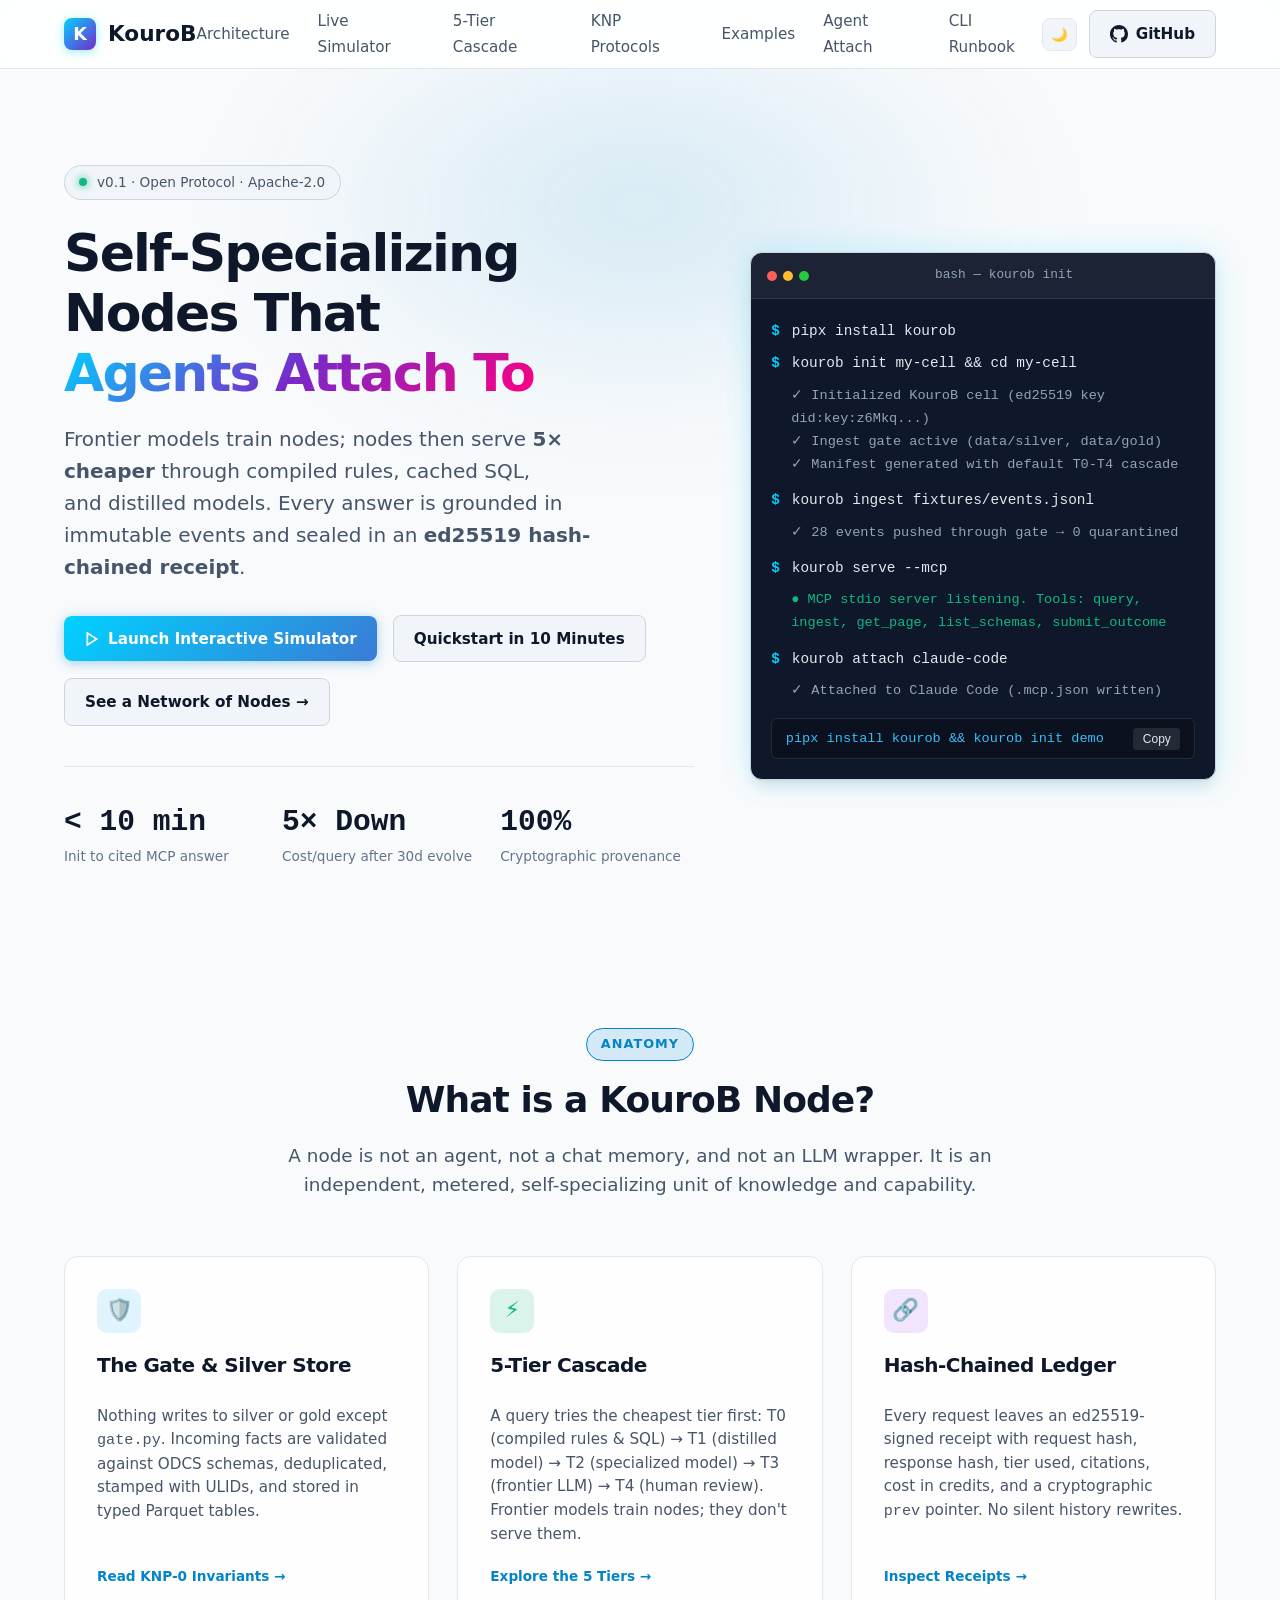
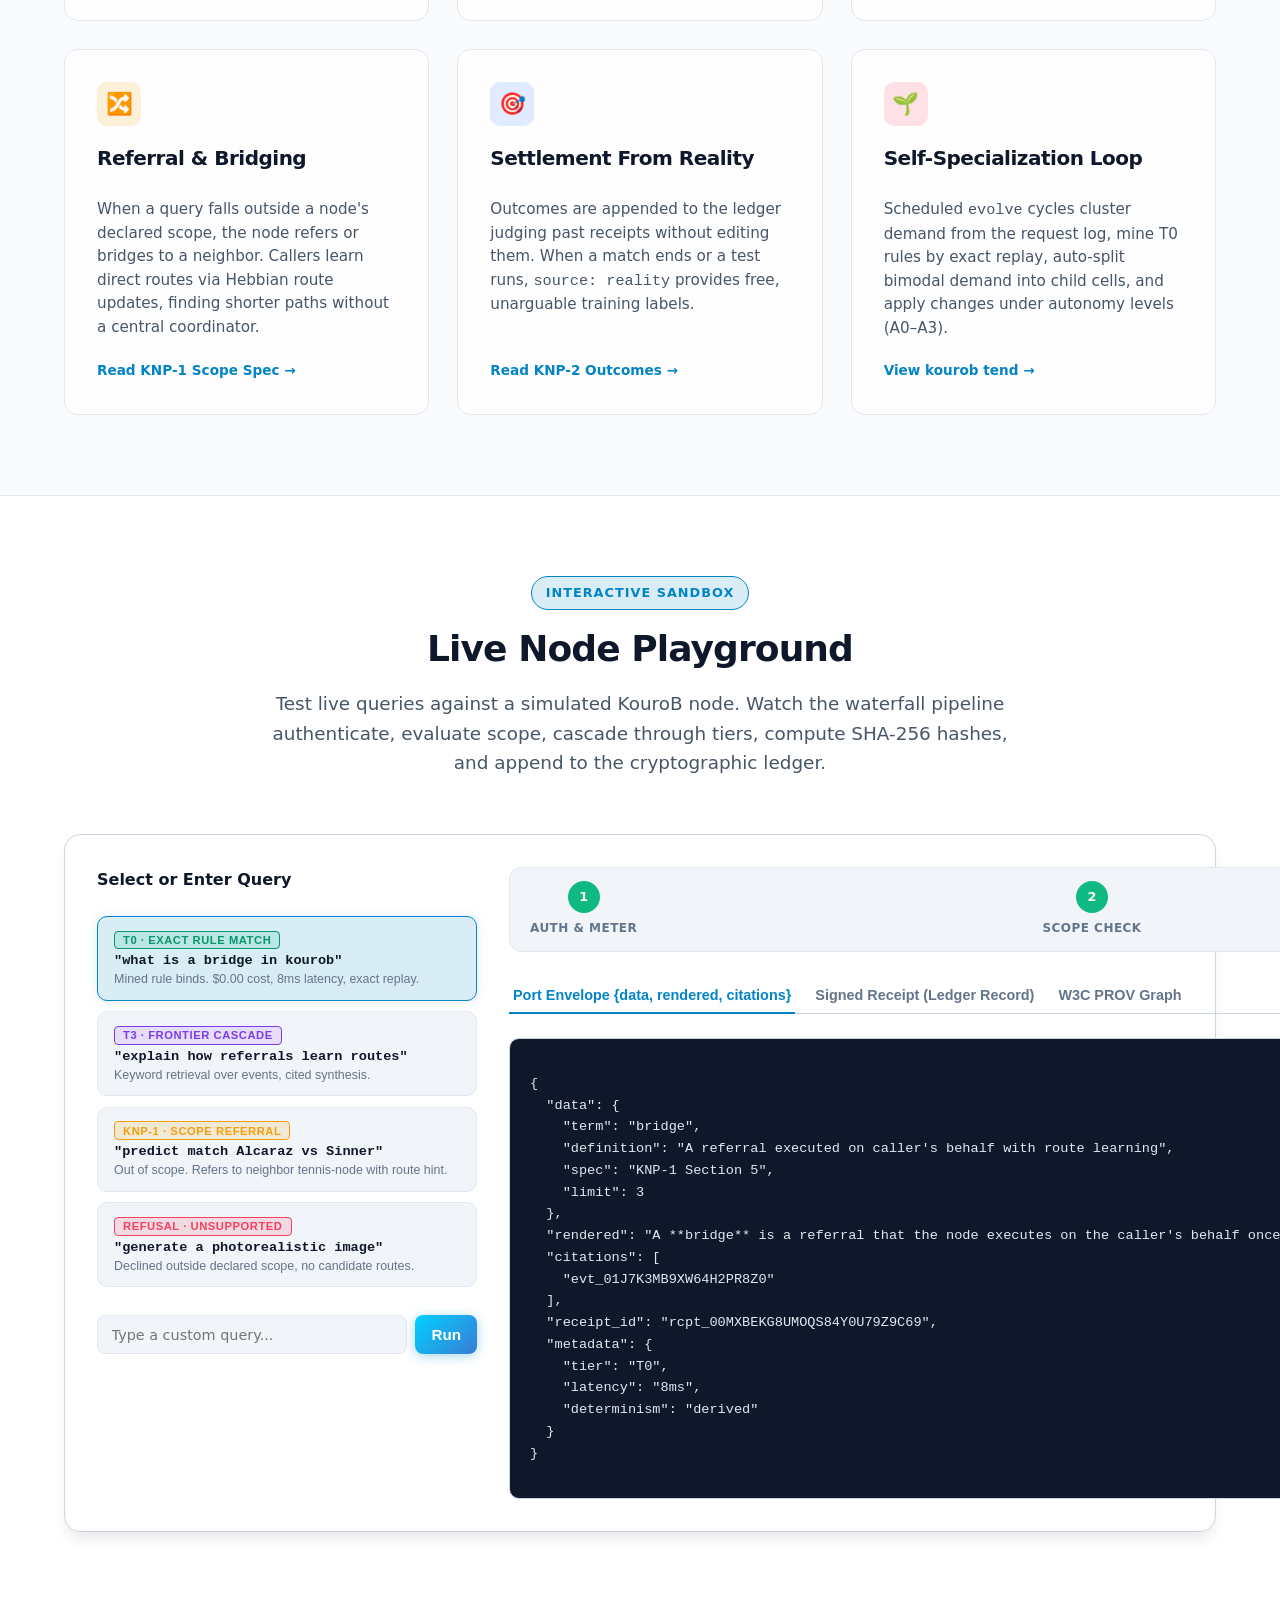
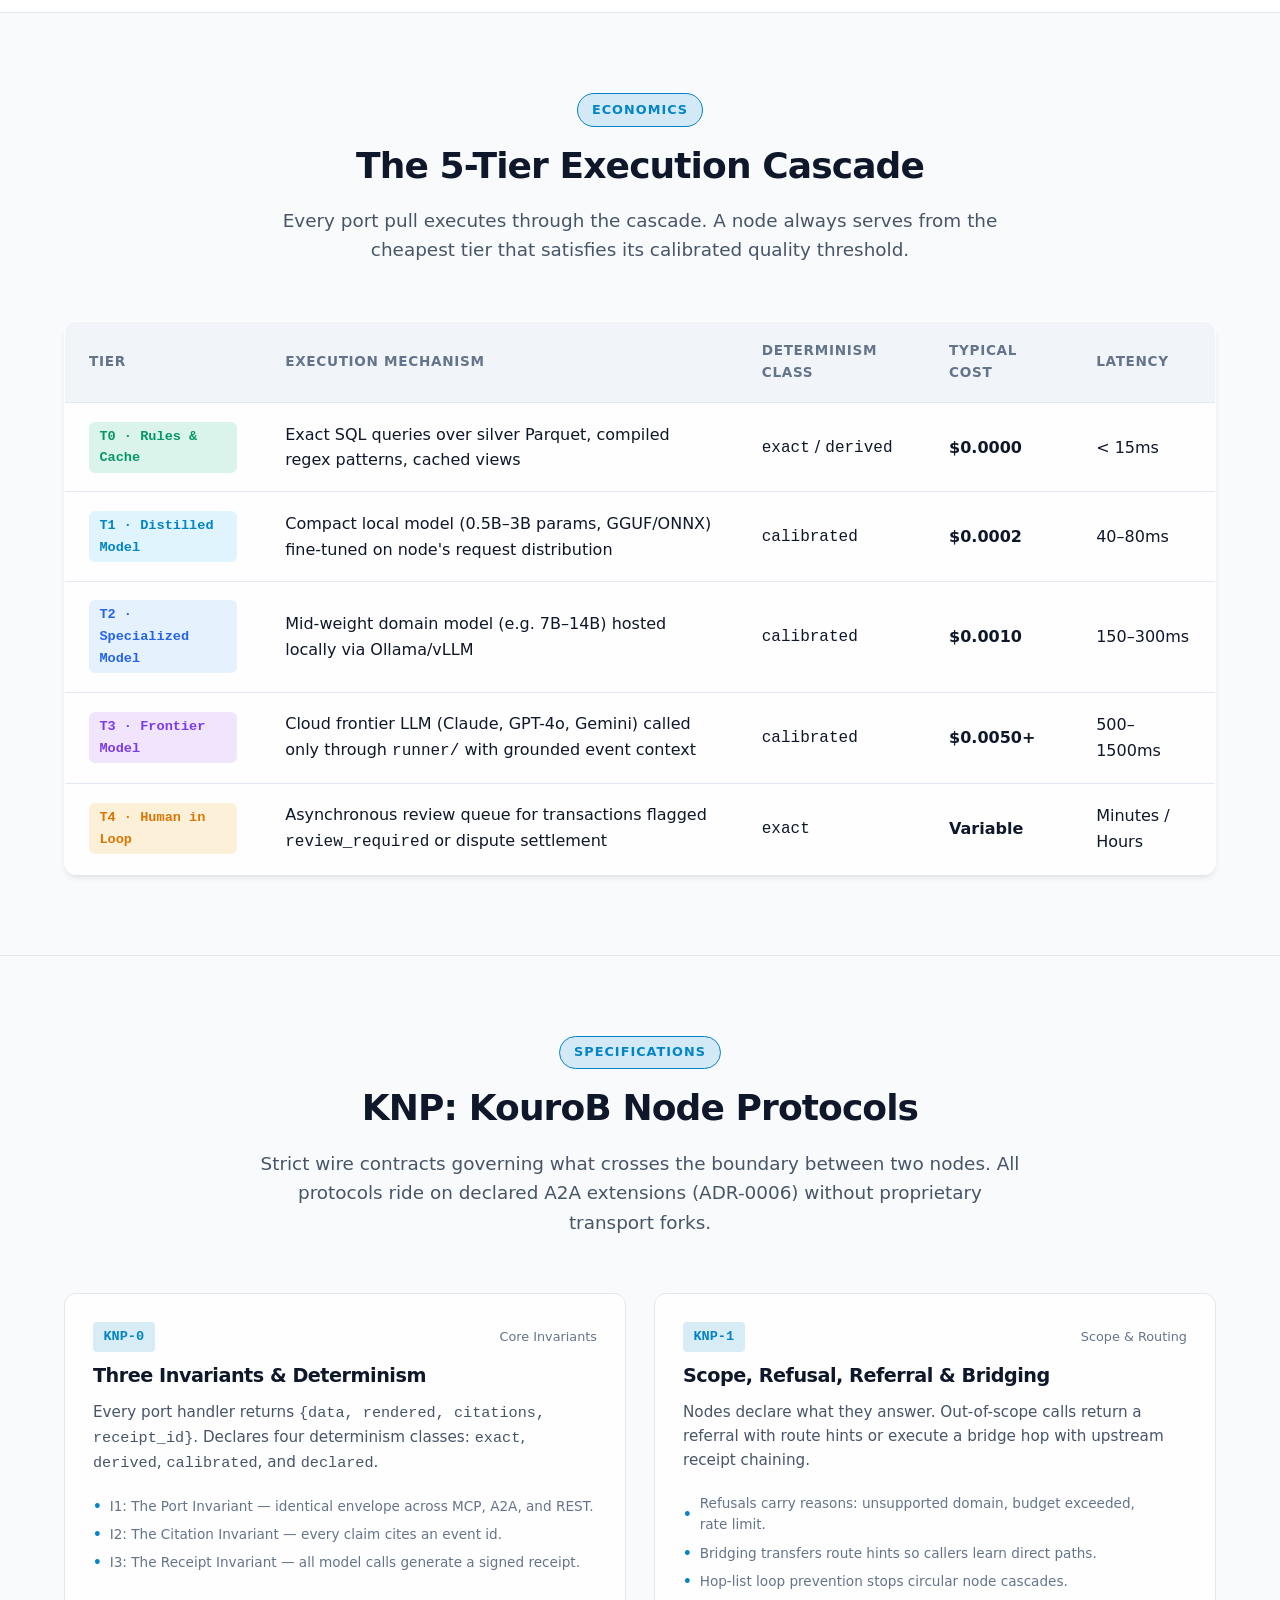
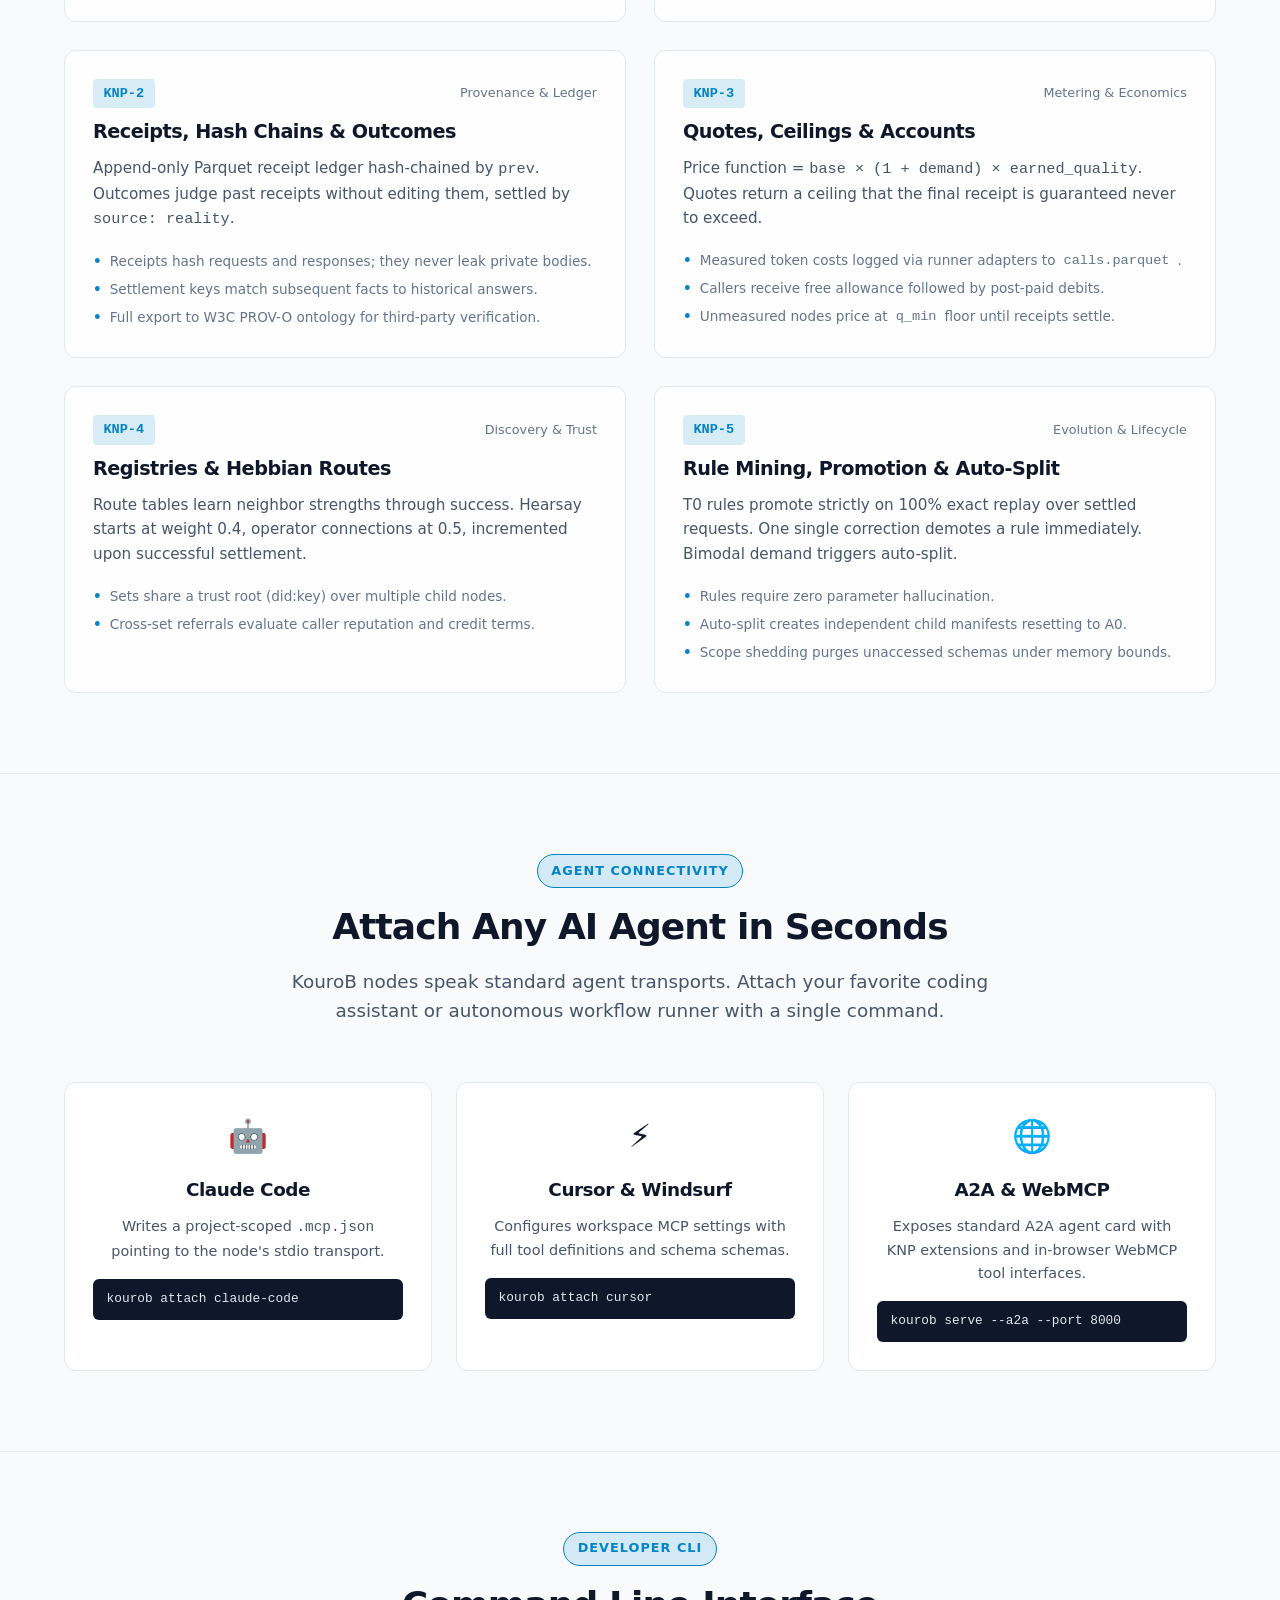
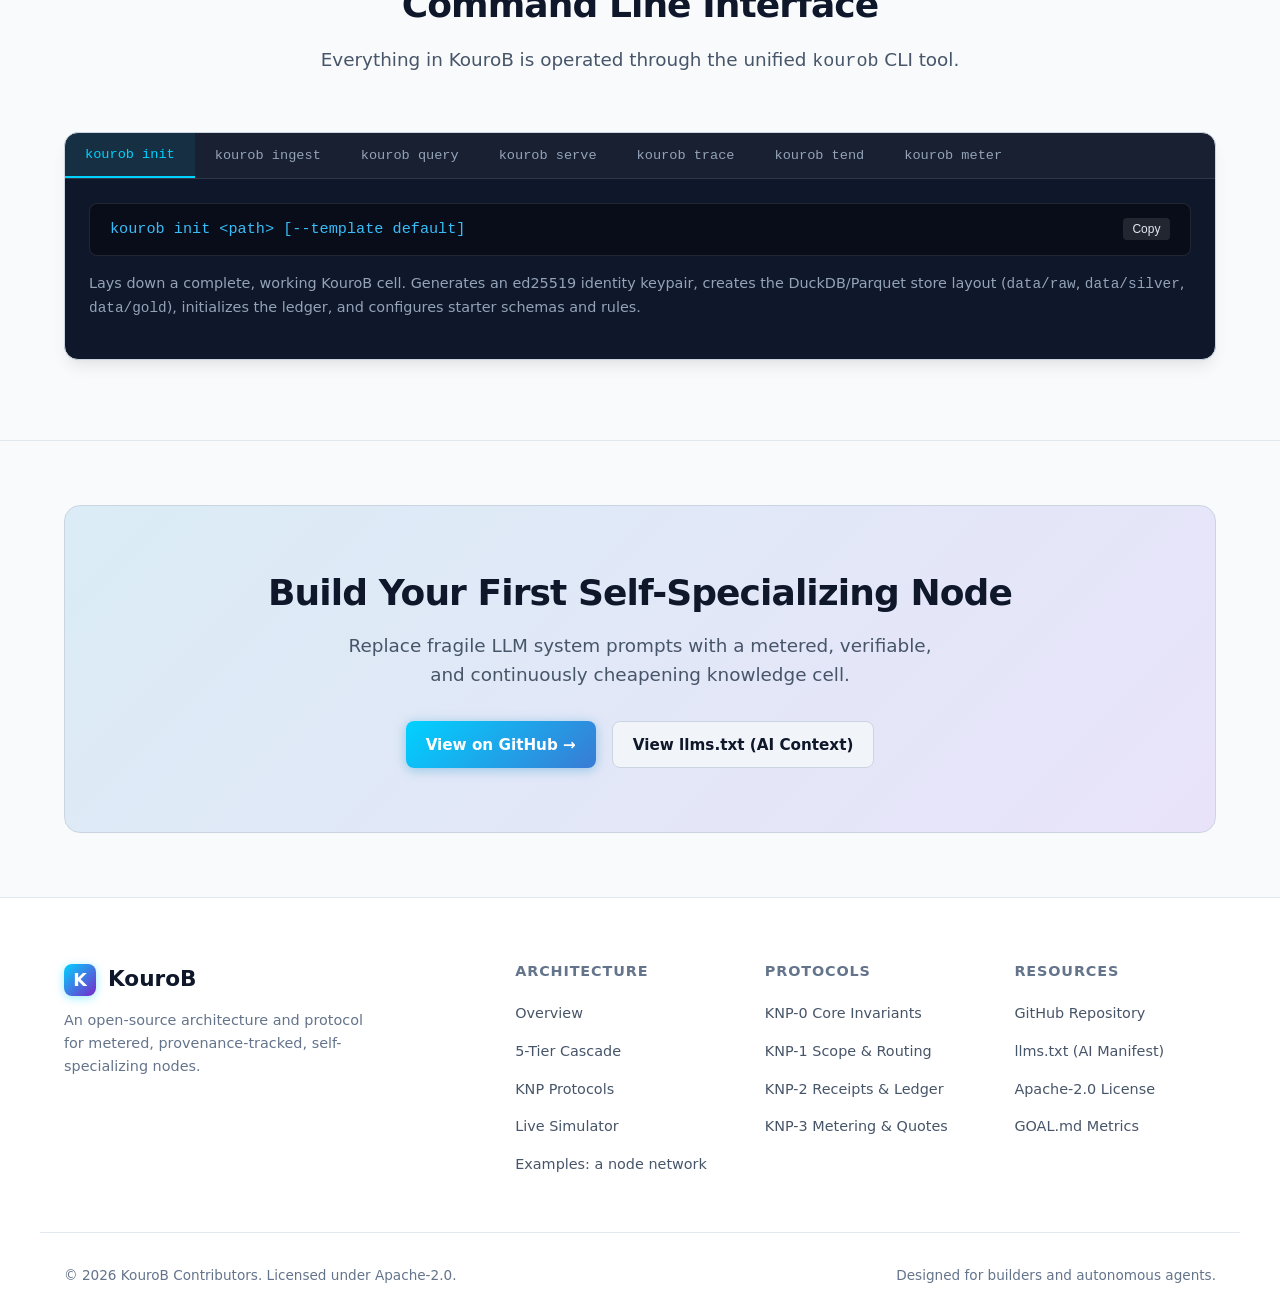
==== commit 0731978b: "feat(site): an examples page - seven KouroB nodes in a network The public site showed one node. This" ====
--- a/site/index.html
+++ b/site/index.html
@@ -25,6 +25,7 @@
           <li><a href="#simulator">Live Simulator</a></li>
           <li><a href="#tiers">5-Tier Cascade</a></li>
           <li><a href="#protocols">KNP Protocols</a></li>
+          <li><a href="examples.html">Examples</a></li>
           <li><a href="#agents">Agent Attach</a></li>
           <li><a href="#cli">CLI Runbook</a></li>
         </ul>
@@ -63,6 +64,9 @@
           </a>
           <a href="#quickstart" class="btn btn-secondary">
             Quickstart in 10 Minutes
+          </a>
+          <a href="examples.html" class="btn btn-secondary">
+            See a Network of Nodes &rarr;
           </a>
         </div>
 
@@ -629,6 +633,7 @@
           <li><a href="#tiers">5-Tier Cascade</a></li>
           <li><a href="#protocols">KNP Protocols</a></li>
           <li><a href="#simulator">Live Simulator</a></li>
+          <li><a href="examples.html">Examples: a node network</a></li>
         </ul>
       </div>
 
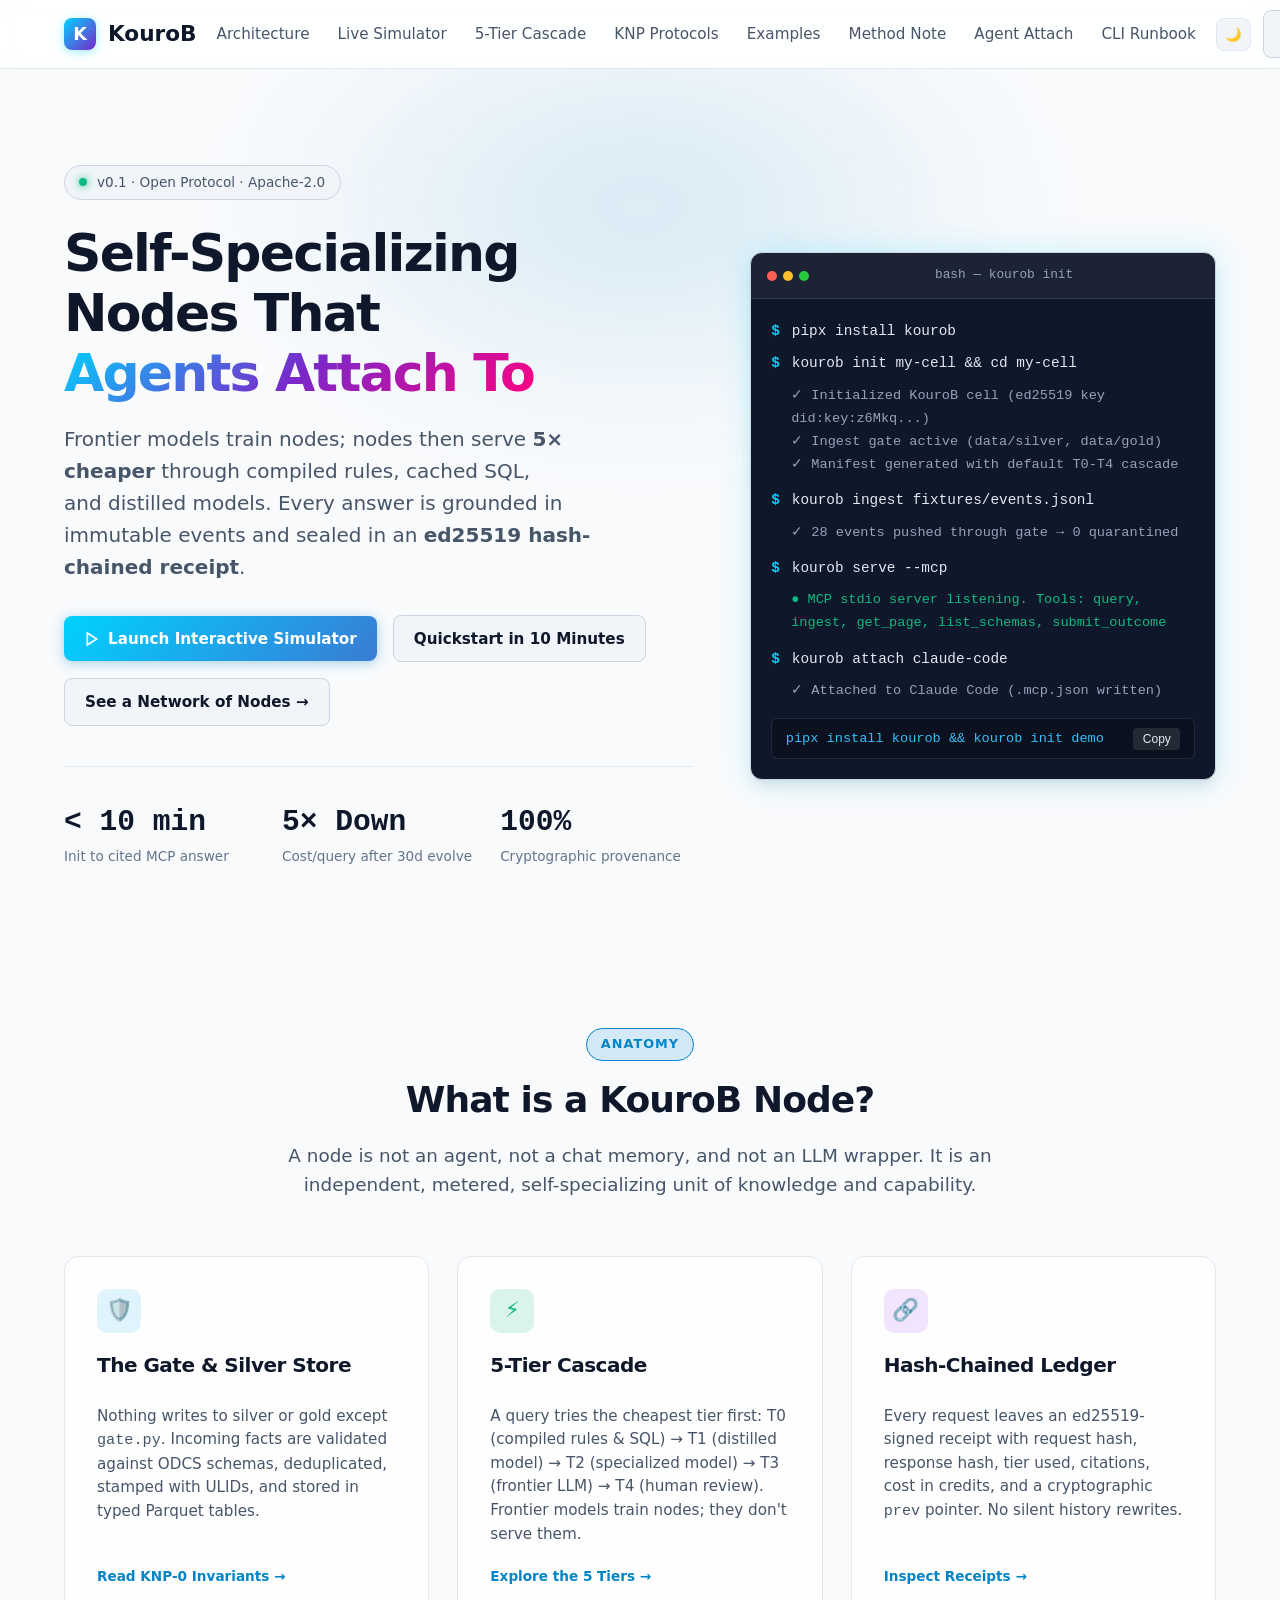
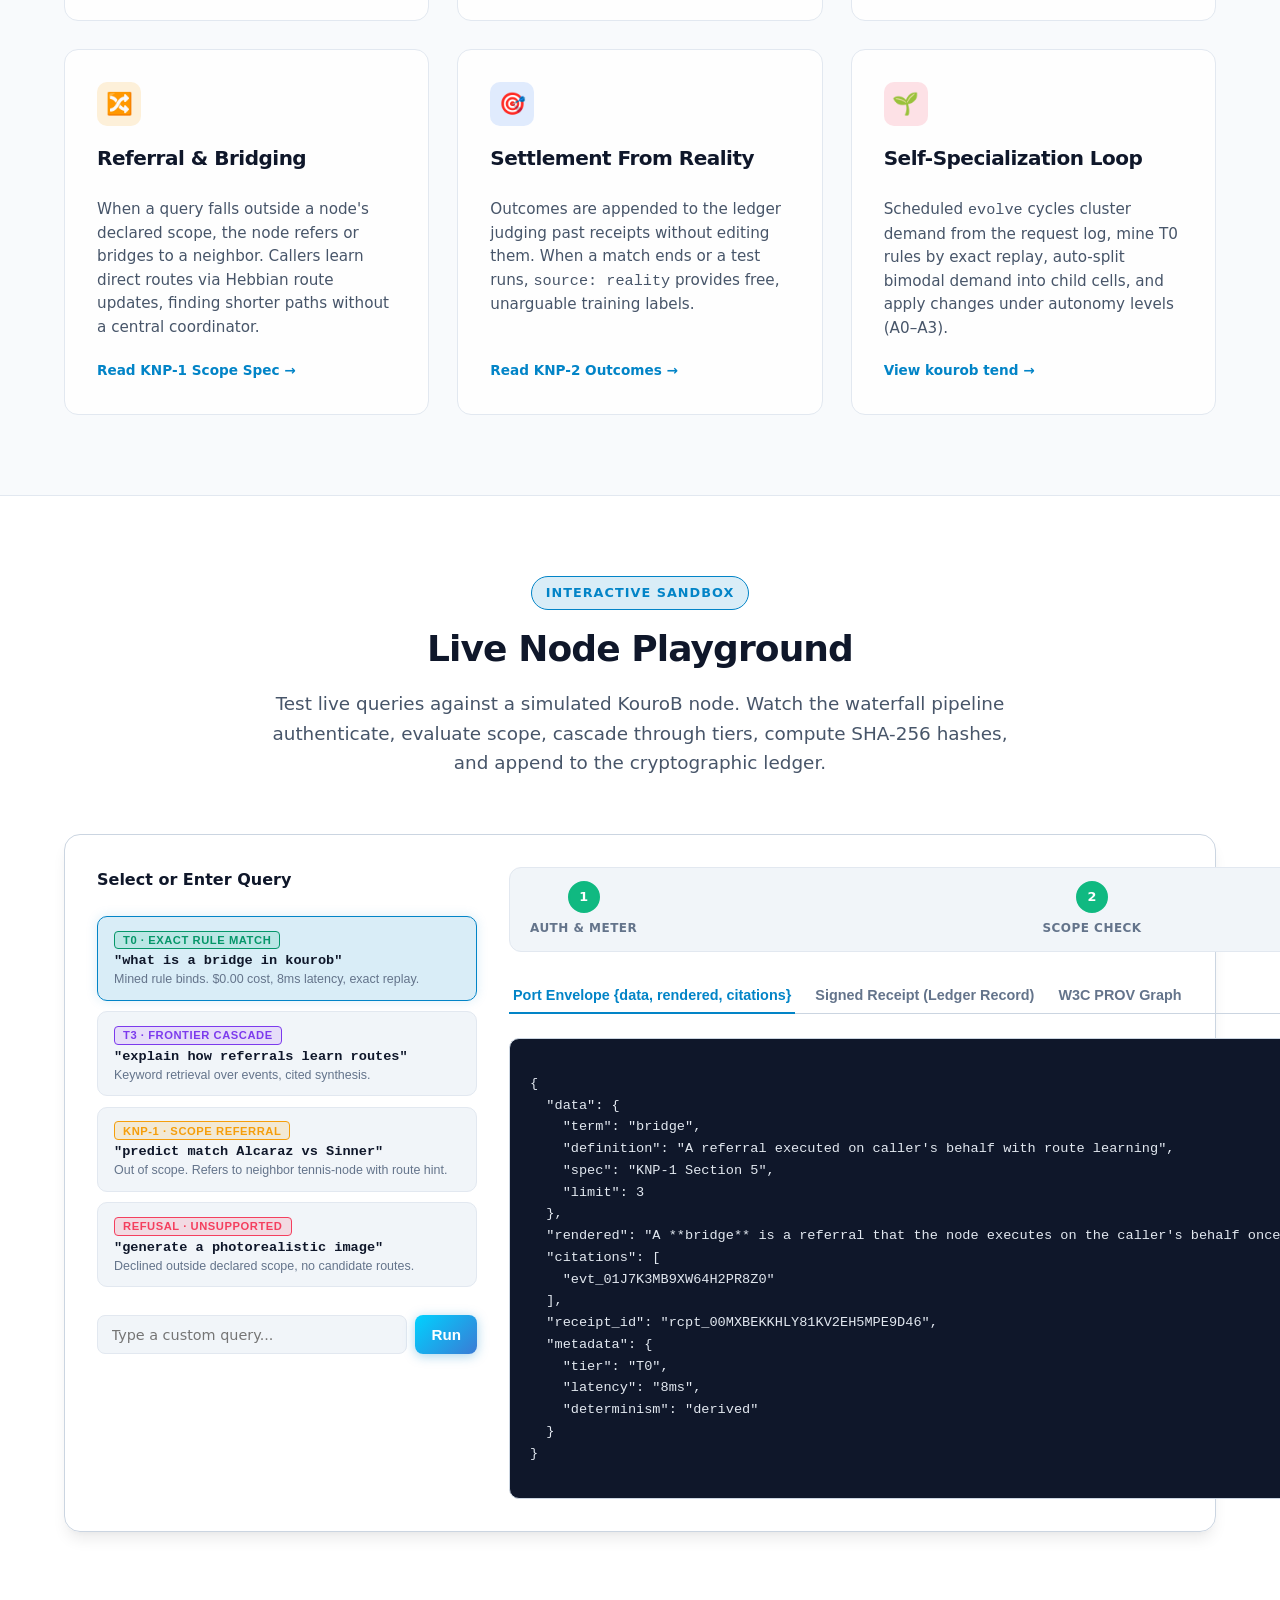
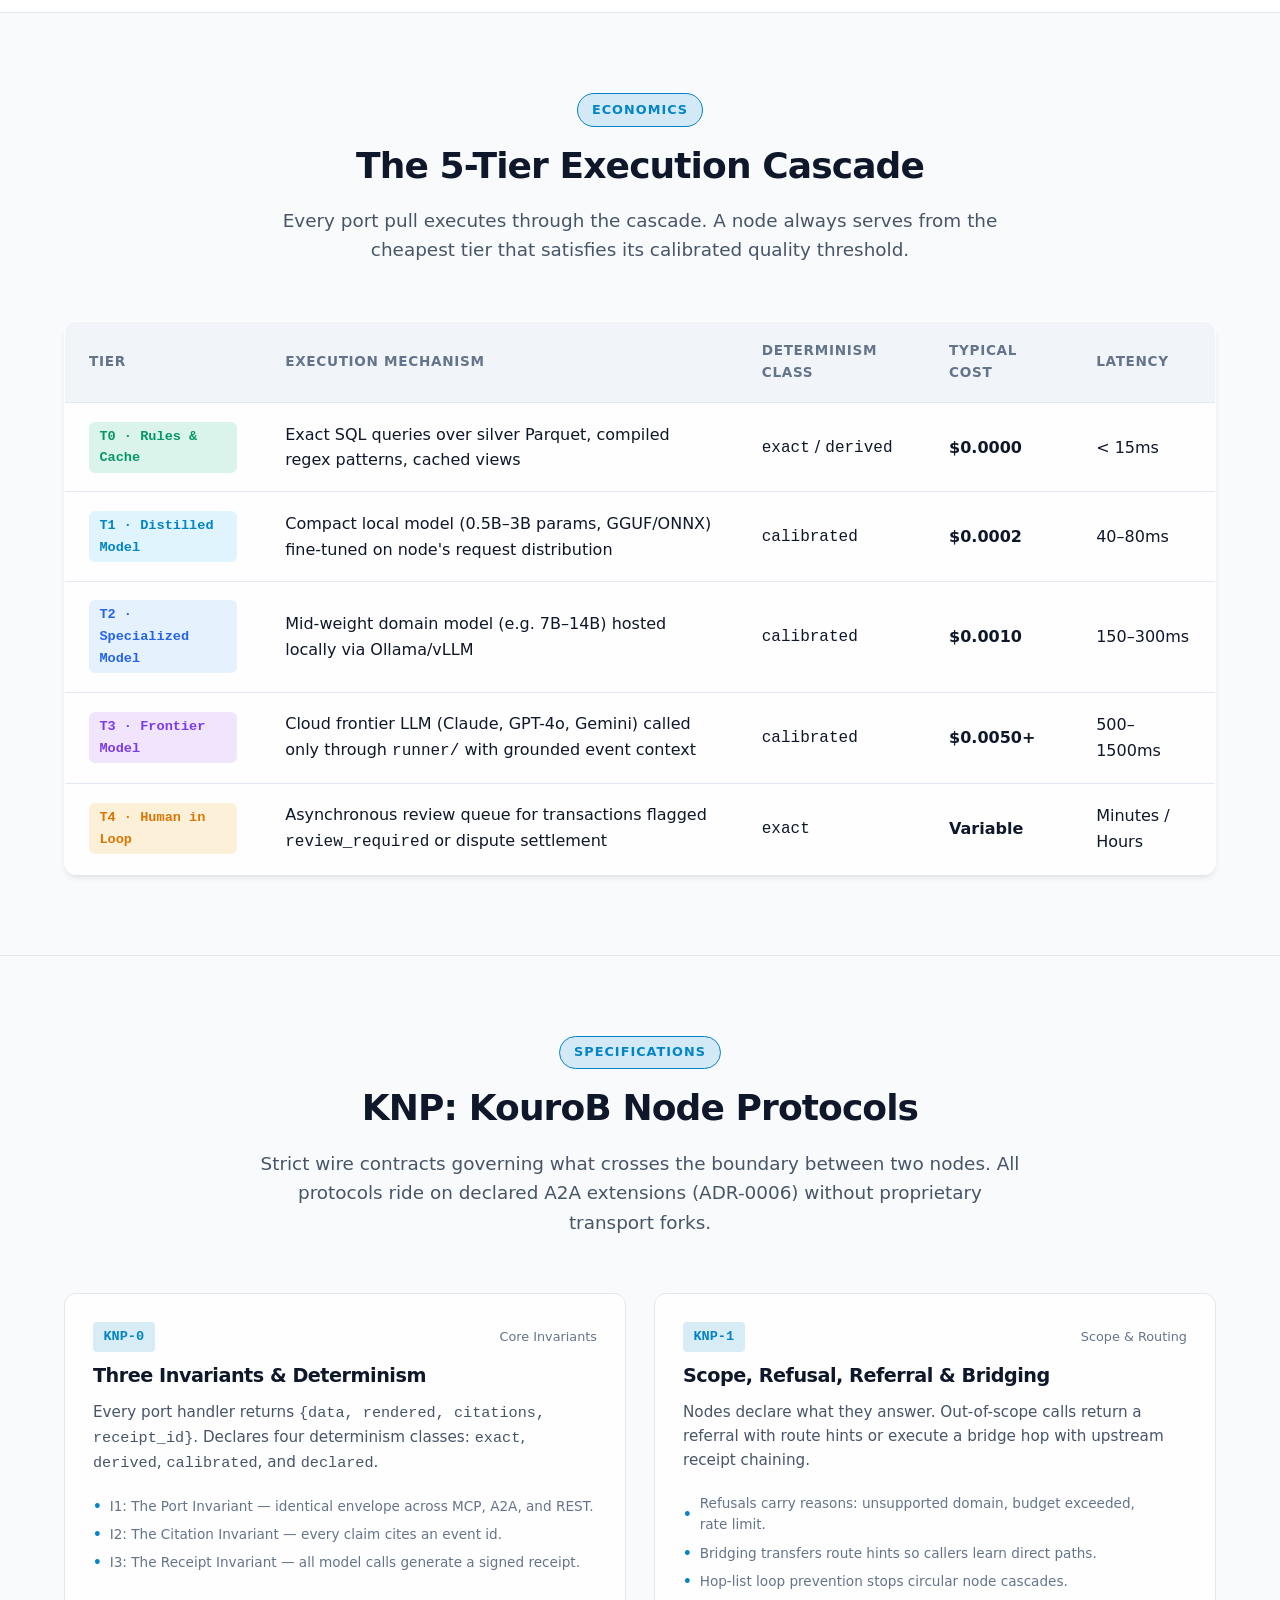
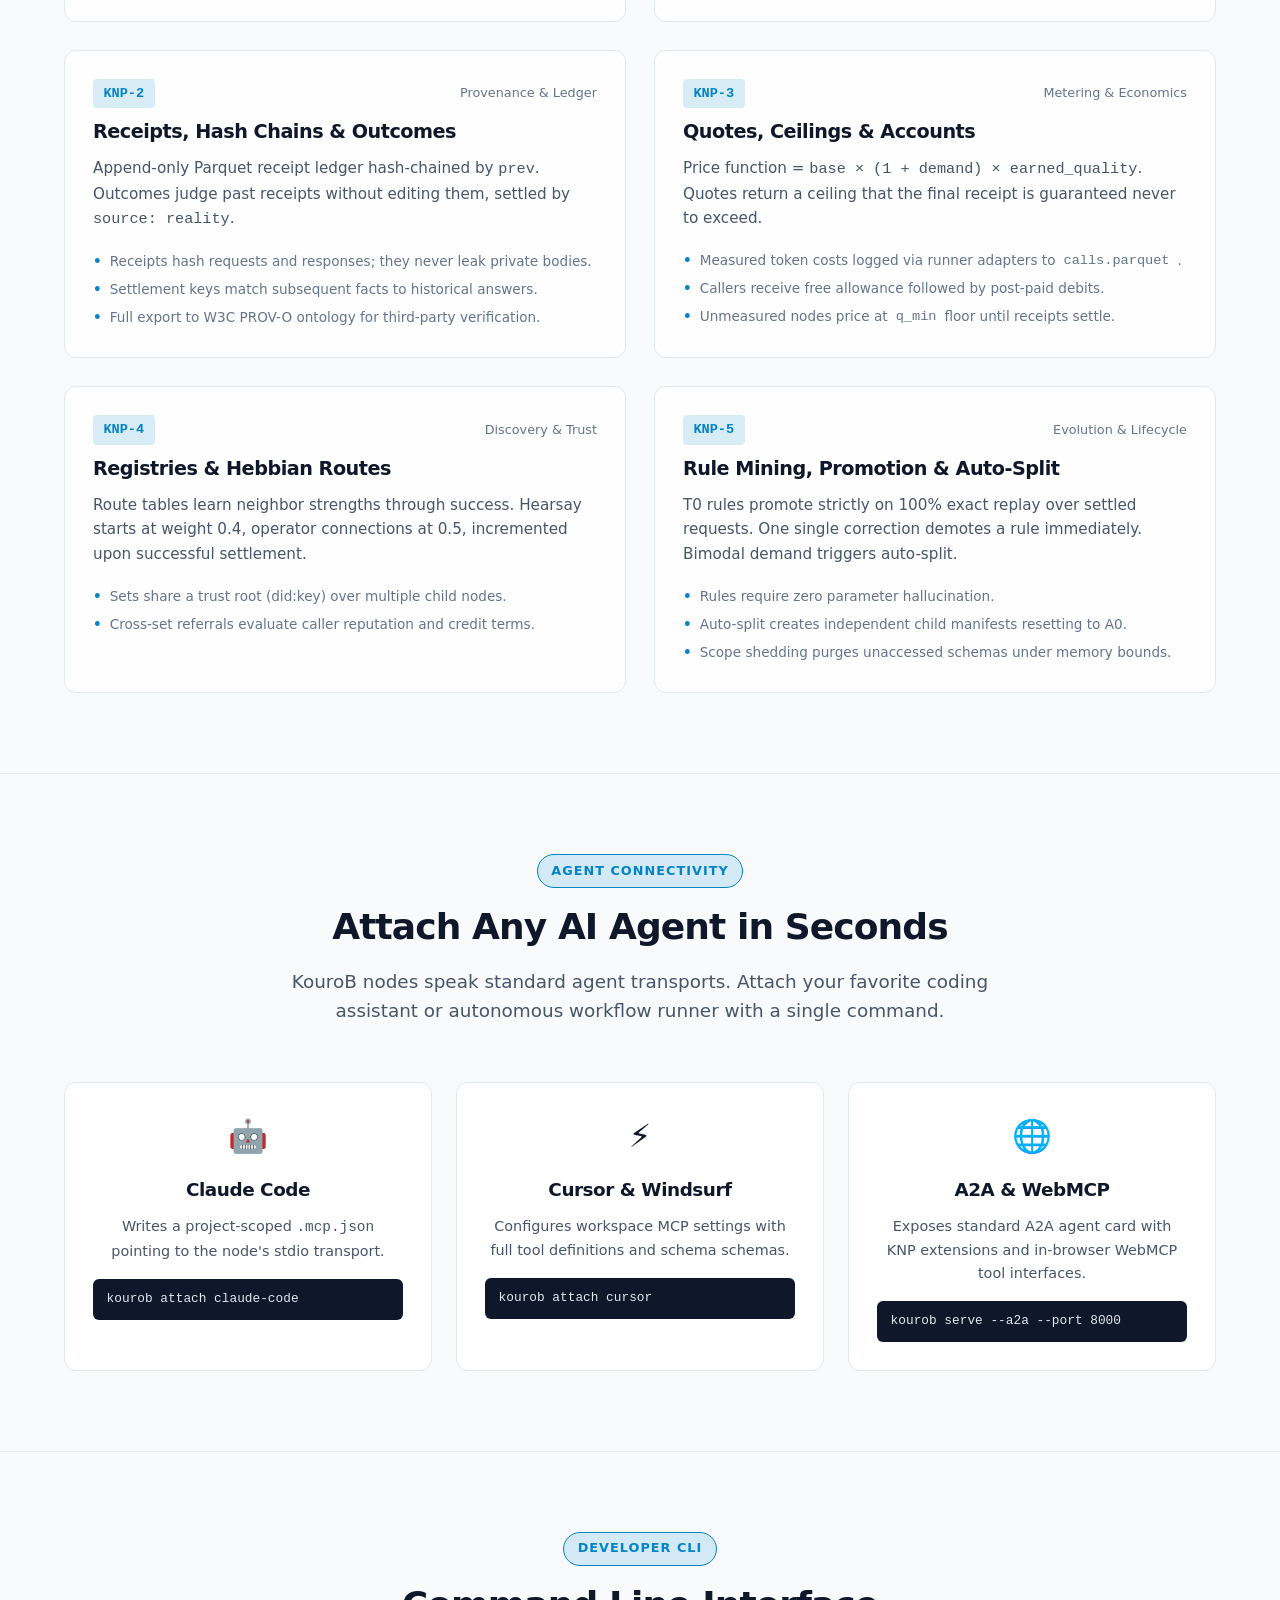
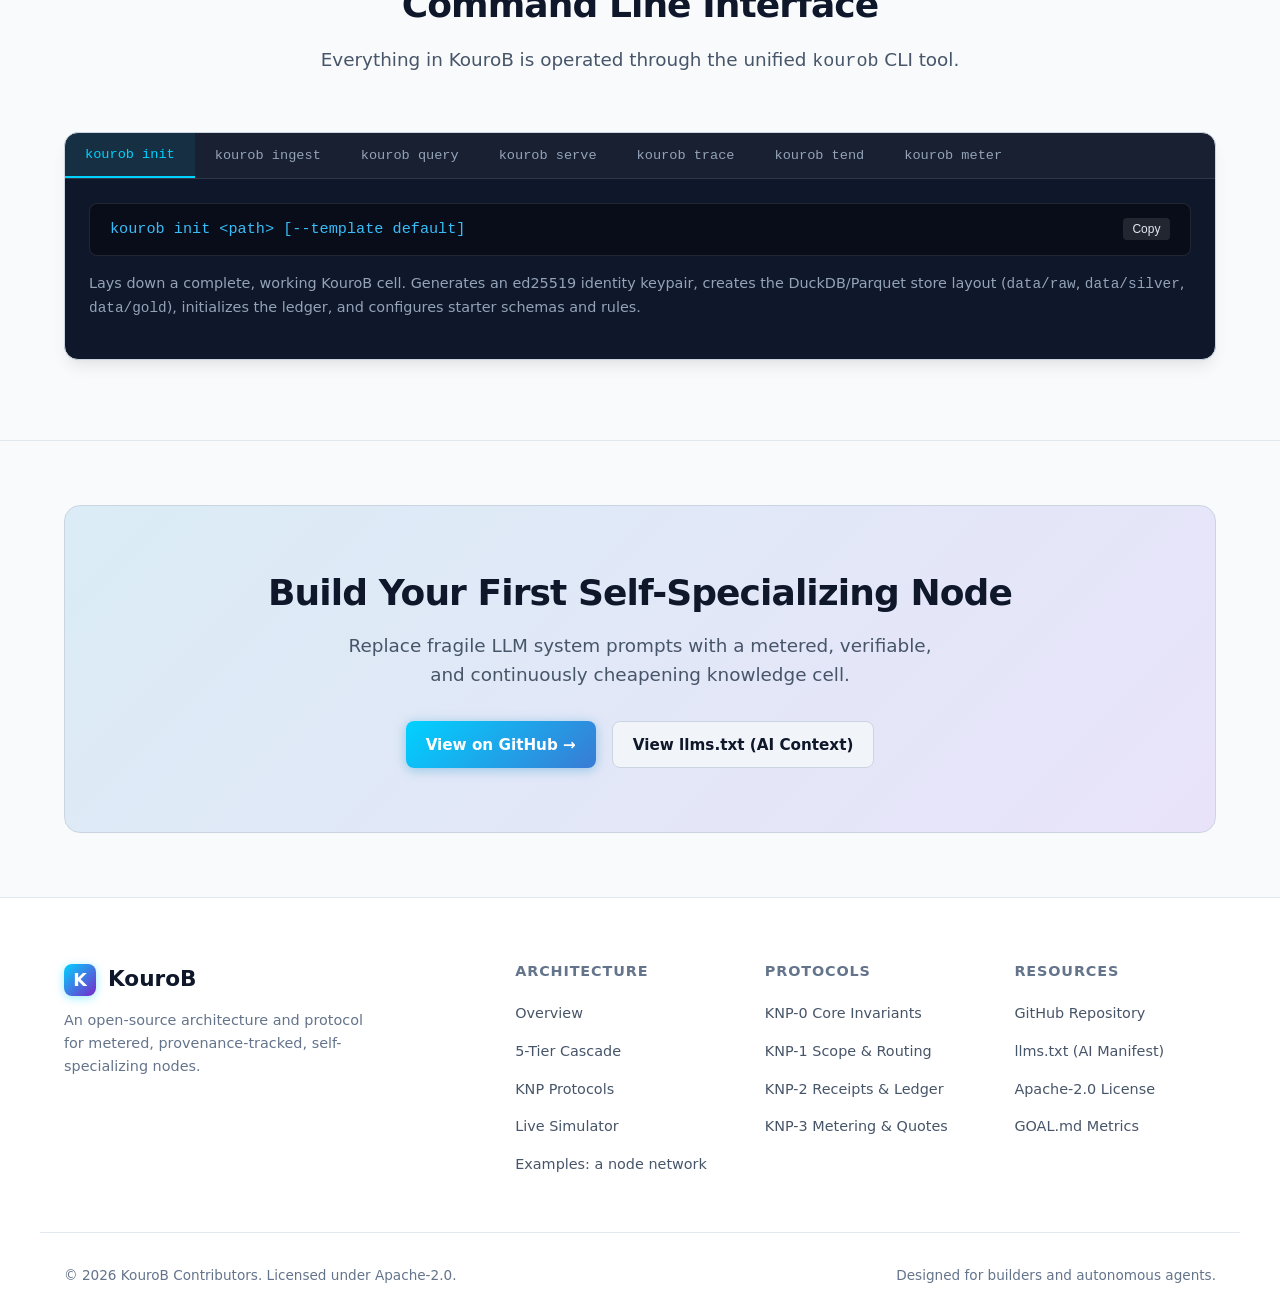
==== commit 8eb0a78a: "feat(site): a method note answered by a node, not written examples/maude-method-node/ holds one mark" ====
--- a/site/index.html
+++ b/site/index.html
@@ -26,6 +26,7 @@
           <li><a href="#tiers">5-Tier Cascade</a></li>
           <li><a href="#protocols">KNP Protocols</a></li>
           <li><a href="examples.html">Examples</a></li>
+          <li><a href="maude.html">Method Note</a></li>
           <li><a href="#agents">Agent Attach</a></li>
           <li><a href="#cli">CLI Runbook</a></li>
         </ul>
--- a/site/styles.css
+++ b/site/styles.css
@@ -258,12 +258,14 @@
   display: flex;
   align-items: center;
   justify-content: space-between;
+  gap: 1.25rem;
   height: 4.25rem;
 }
 
 .brand {
   display: flex;
   align-items: center;
+  flex-shrink: 0;
   gap: 0.75rem;
   font-weight: 800;
   font-size: 1.35rem;
@@ -300,6 +302,7 @@
 
 .nav-links a {
   color: var(--text-secondary);
+  white-space: nowrap;
   font-size: 0.95rem;
   font-weight: 500;
   transition: color 0.2s ease;
@@ -313,6 +316,7 @@
 .nav-actions {
   display: flex;
   align-items: center;
+  flex-shrink: 0;
   gap: 0.75rem;
 }
 
@@ -1194,12 +1198,24 @@
   }
 }
 
+@media (max-width: 1200px) {
+  .nav-links {
+    gap: 1.1rem;
+  }
+  .nav-links a {
+    font-size: 0.88rem;
+  }
+}
+
+@media (max-width: 1100px) {
+  .nav-links {
+    display: none;
+  }
+}
+
 @media (max-width: 768px) {
   .hero-title {
     font-size: 2.35rem;
-  }
-  .nav-links {
-    display: none;
   }
   .features-grid, .agent-grid {
     grid-template-columns: 1fr;
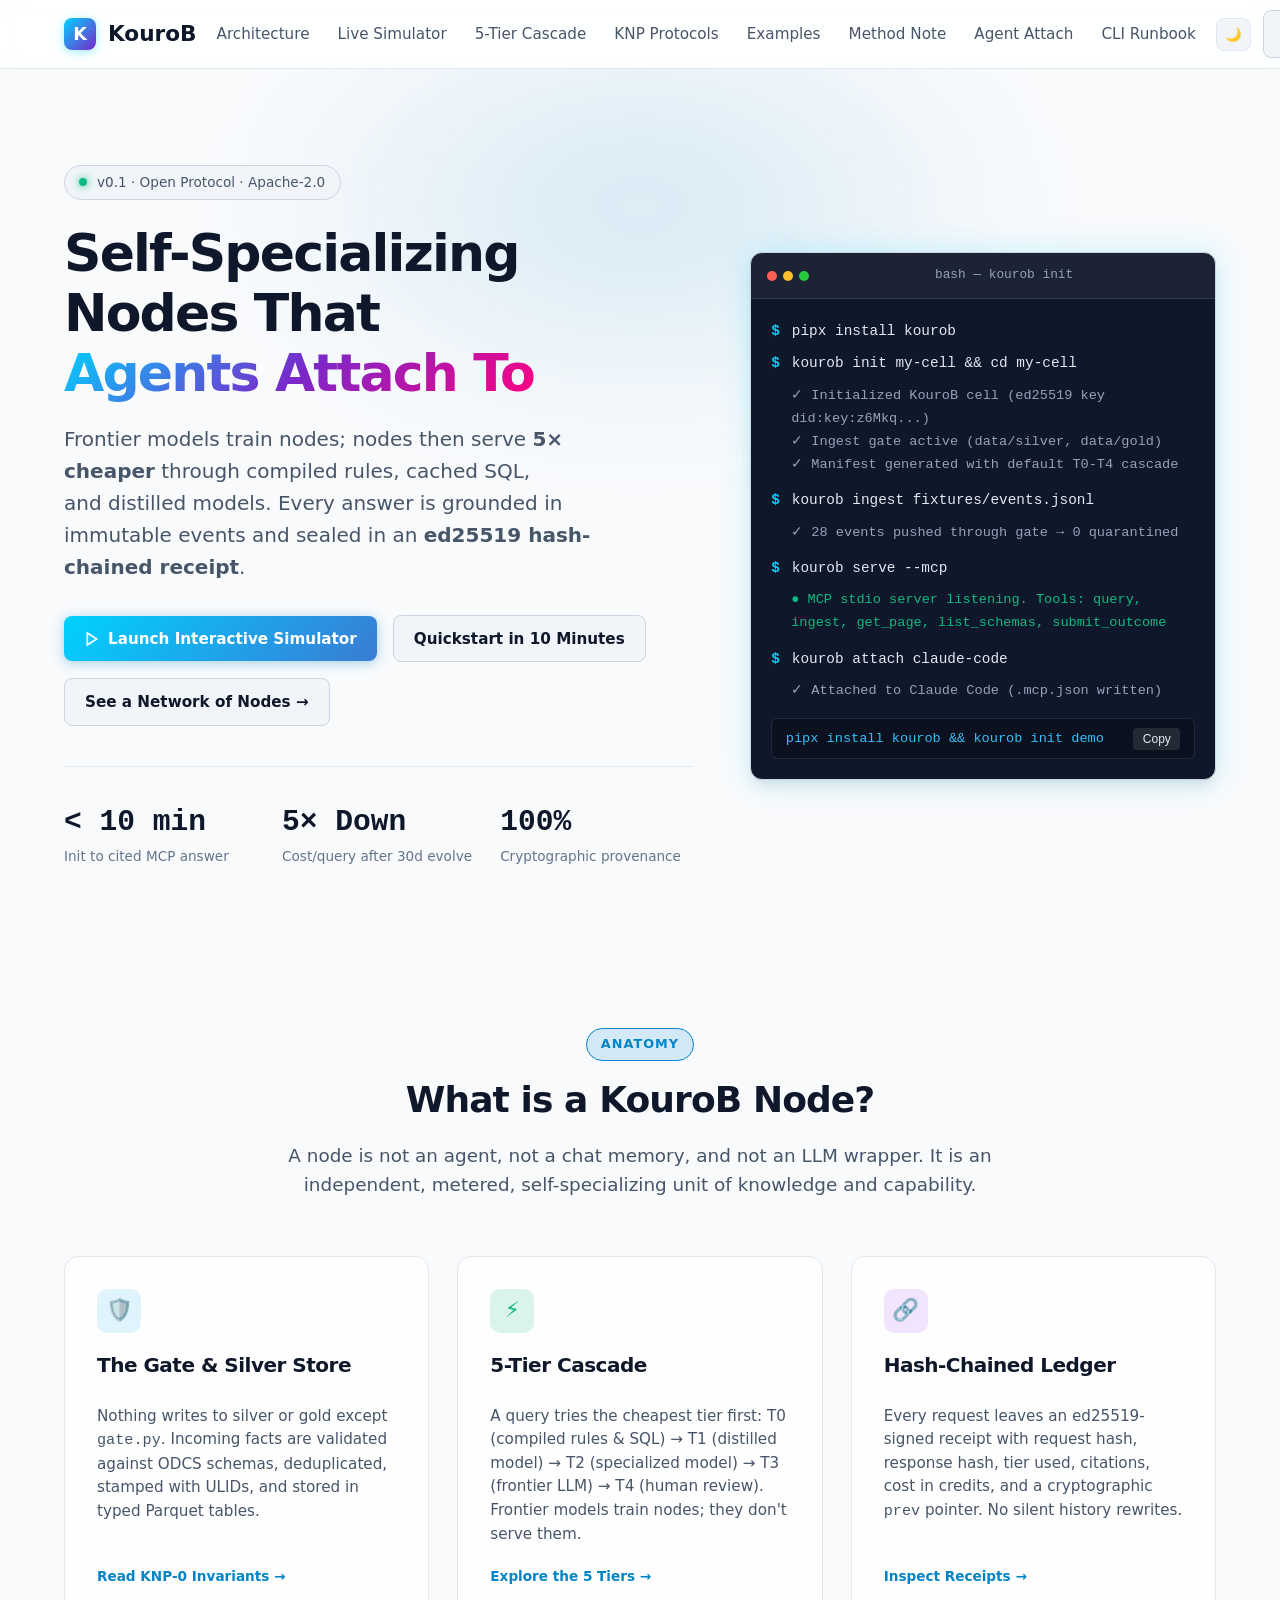
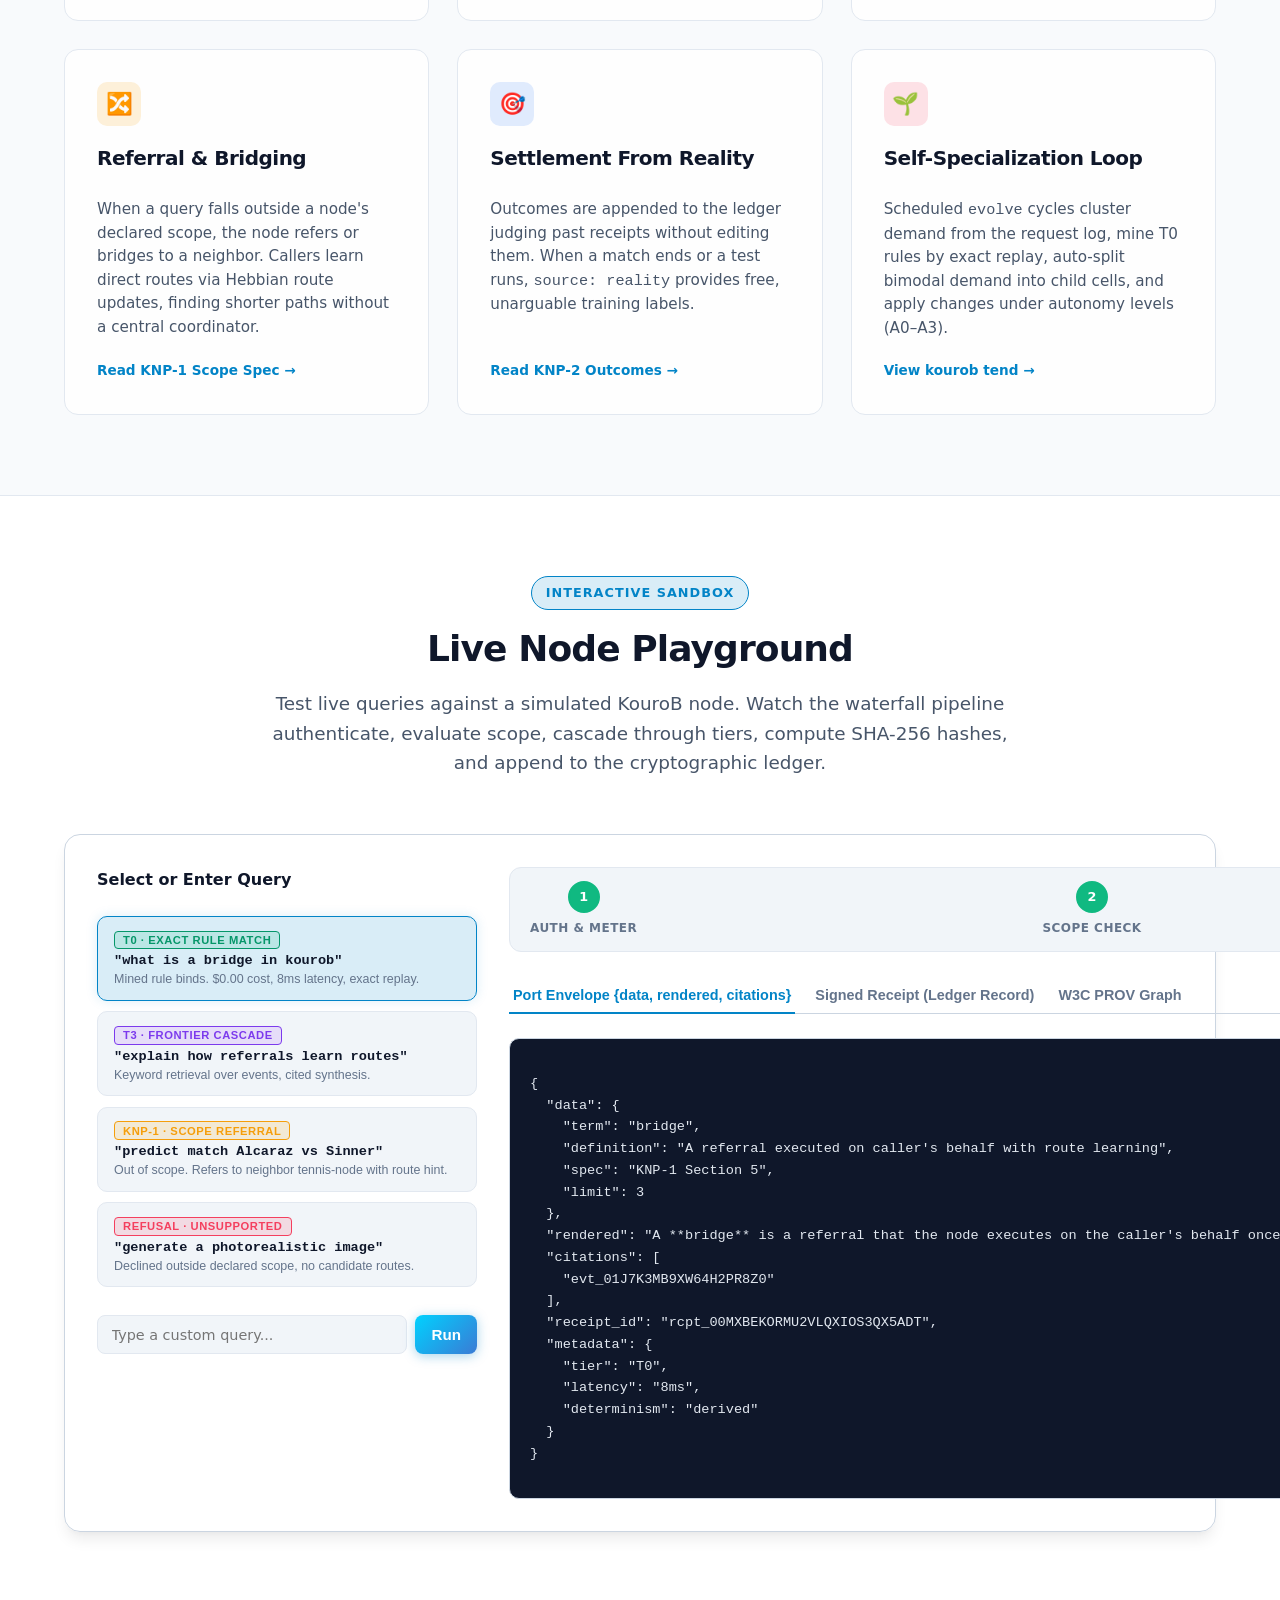
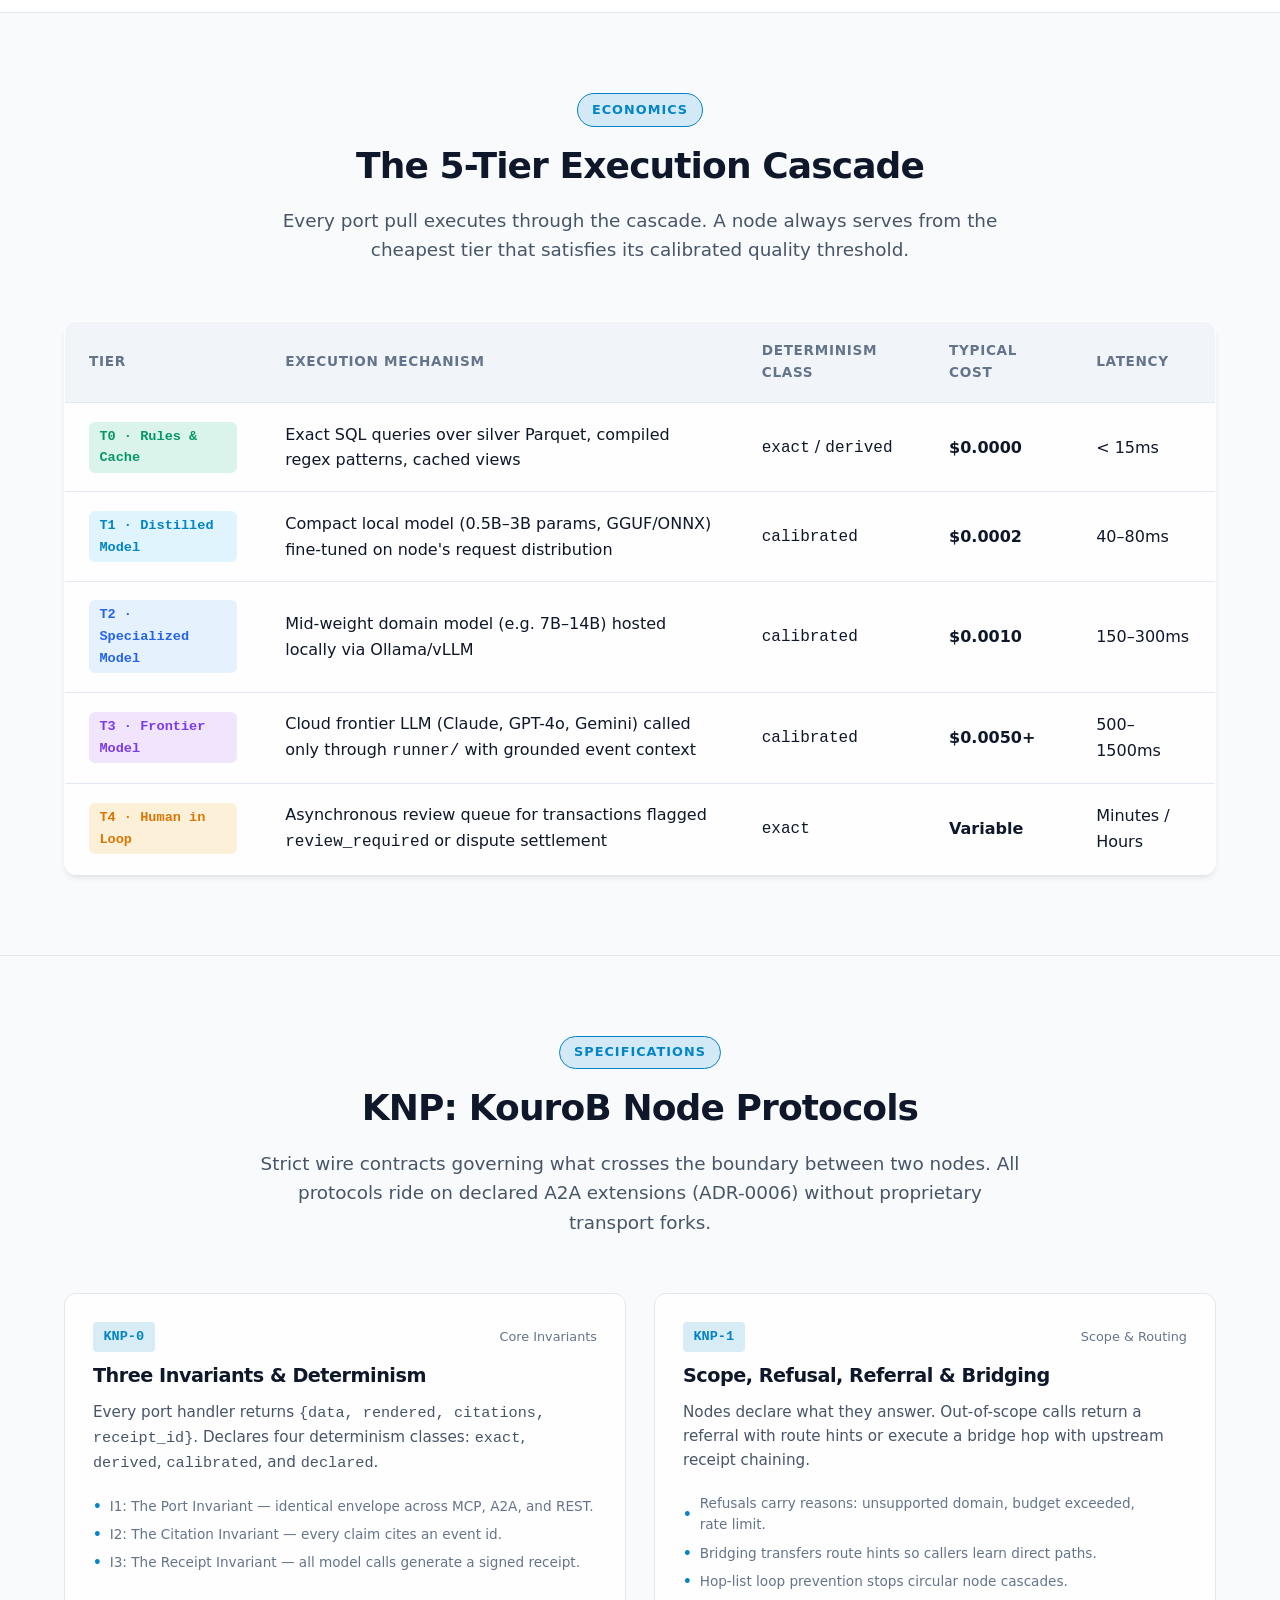
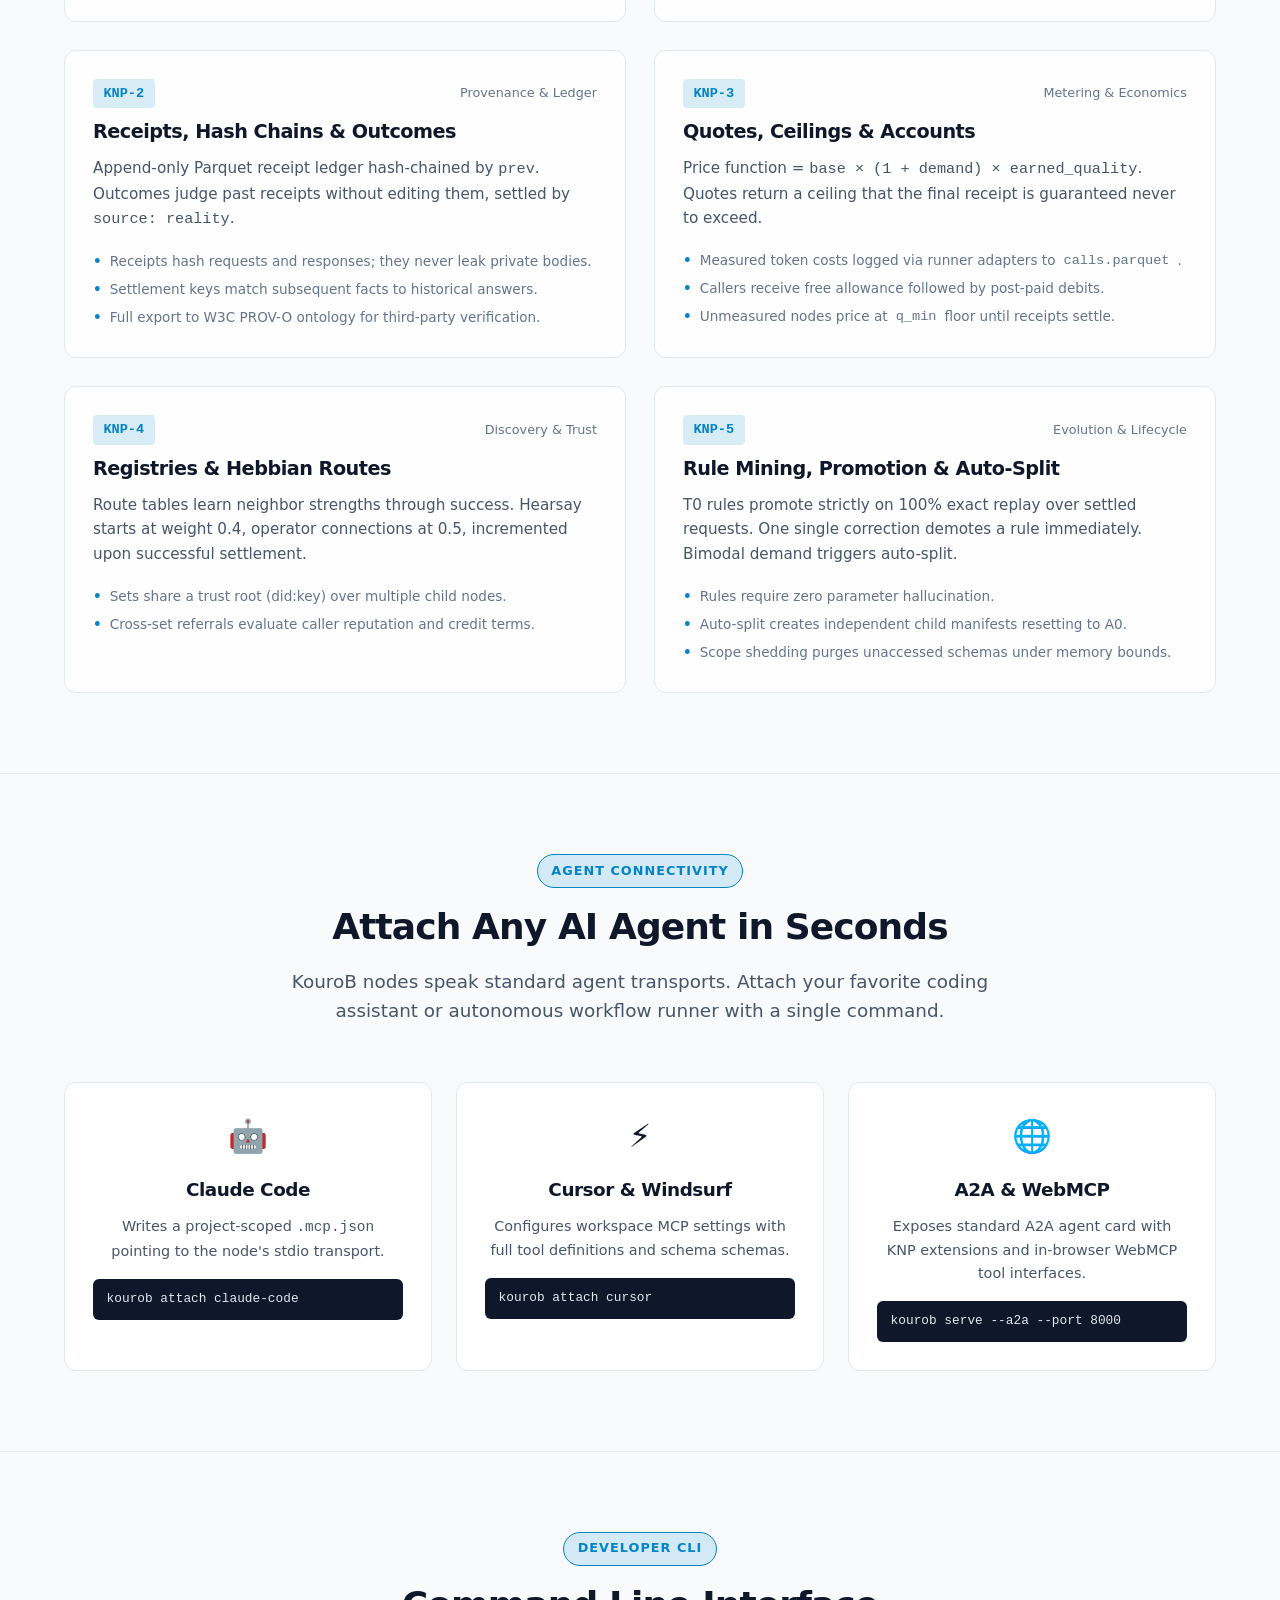
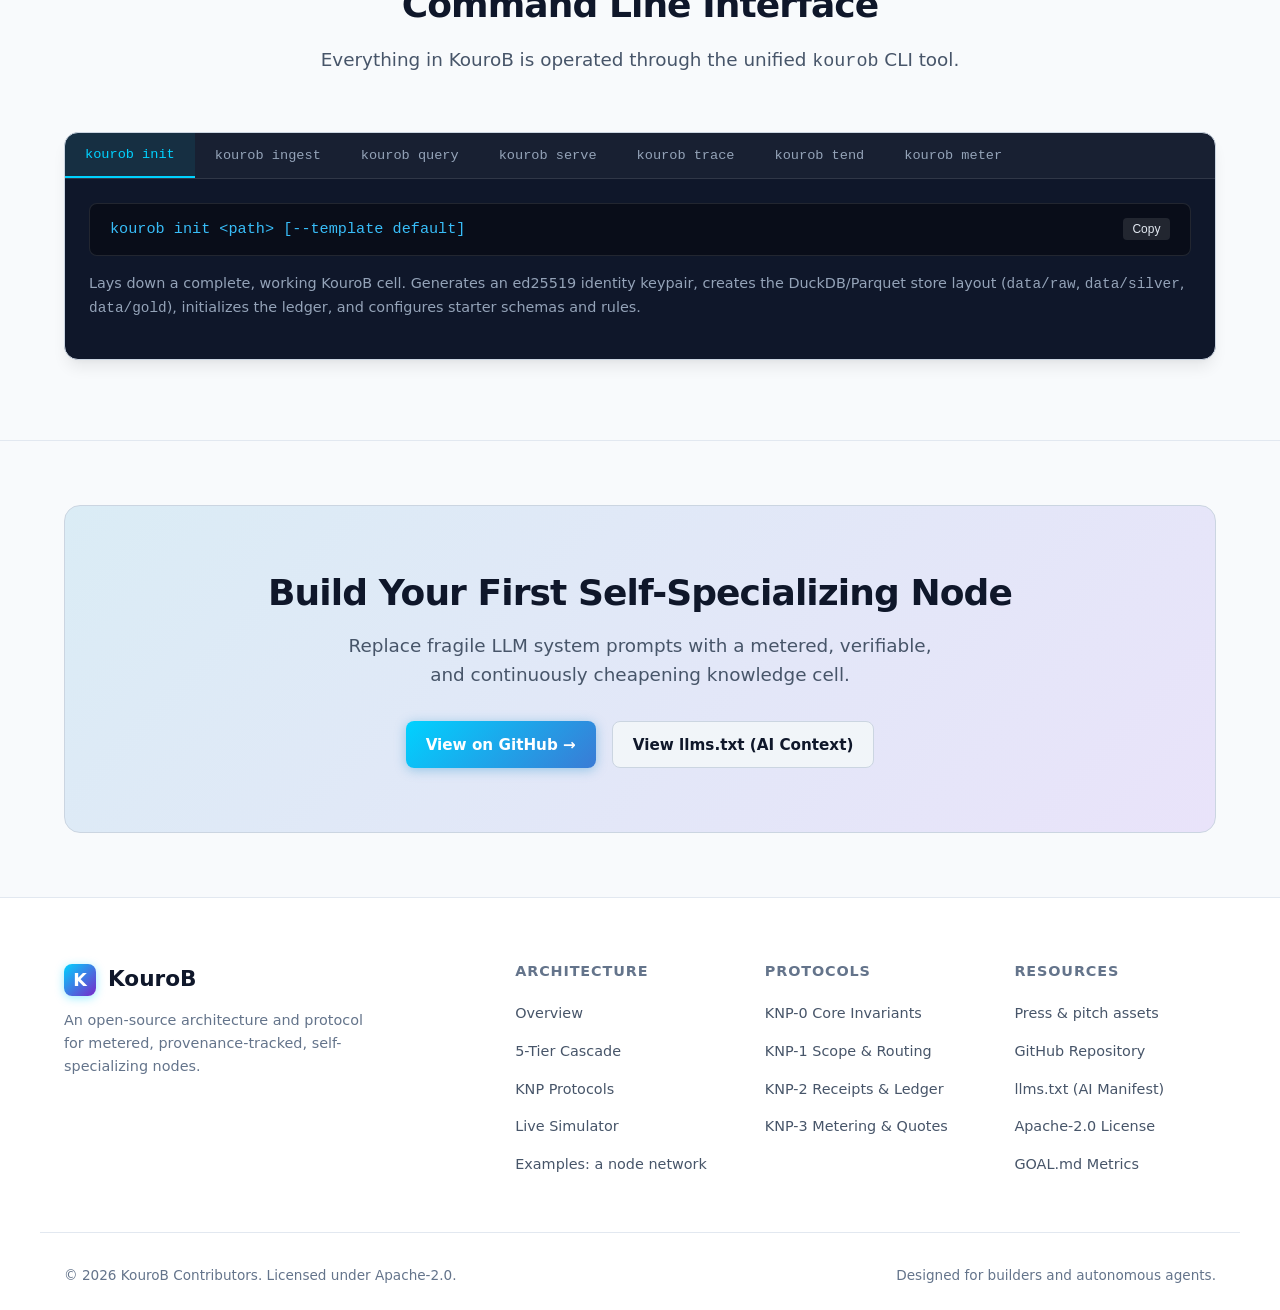
==== commit a05b86cc: "Add a press page, and put the MedDevice Pulse client deck on it One silent looping deck, posted so t" ====
--- a/site/index.html
+++ b/site/index.html
@@ -651,6 +651,7 @@
       <div class="footer-col">
         <h4>Resources</h4>
         <ul class="footer-links">
+          <li><a href="press.html">Press &amp; pitch assets</a></li>
           <li><a href="https://github.com/alexchouck-hash/kourob" target="_blank" rel="noopener">GitHub Repository</a></li>
           <li><a href="llms.txt">llms.txt (AI Manifest)</a></li>
           <li><a href="https://github.com/alexchouck-hash/kourob/blob/main/LICENSE" target="_blank" rel="noopener">Apache-2.0 License</a></li>
